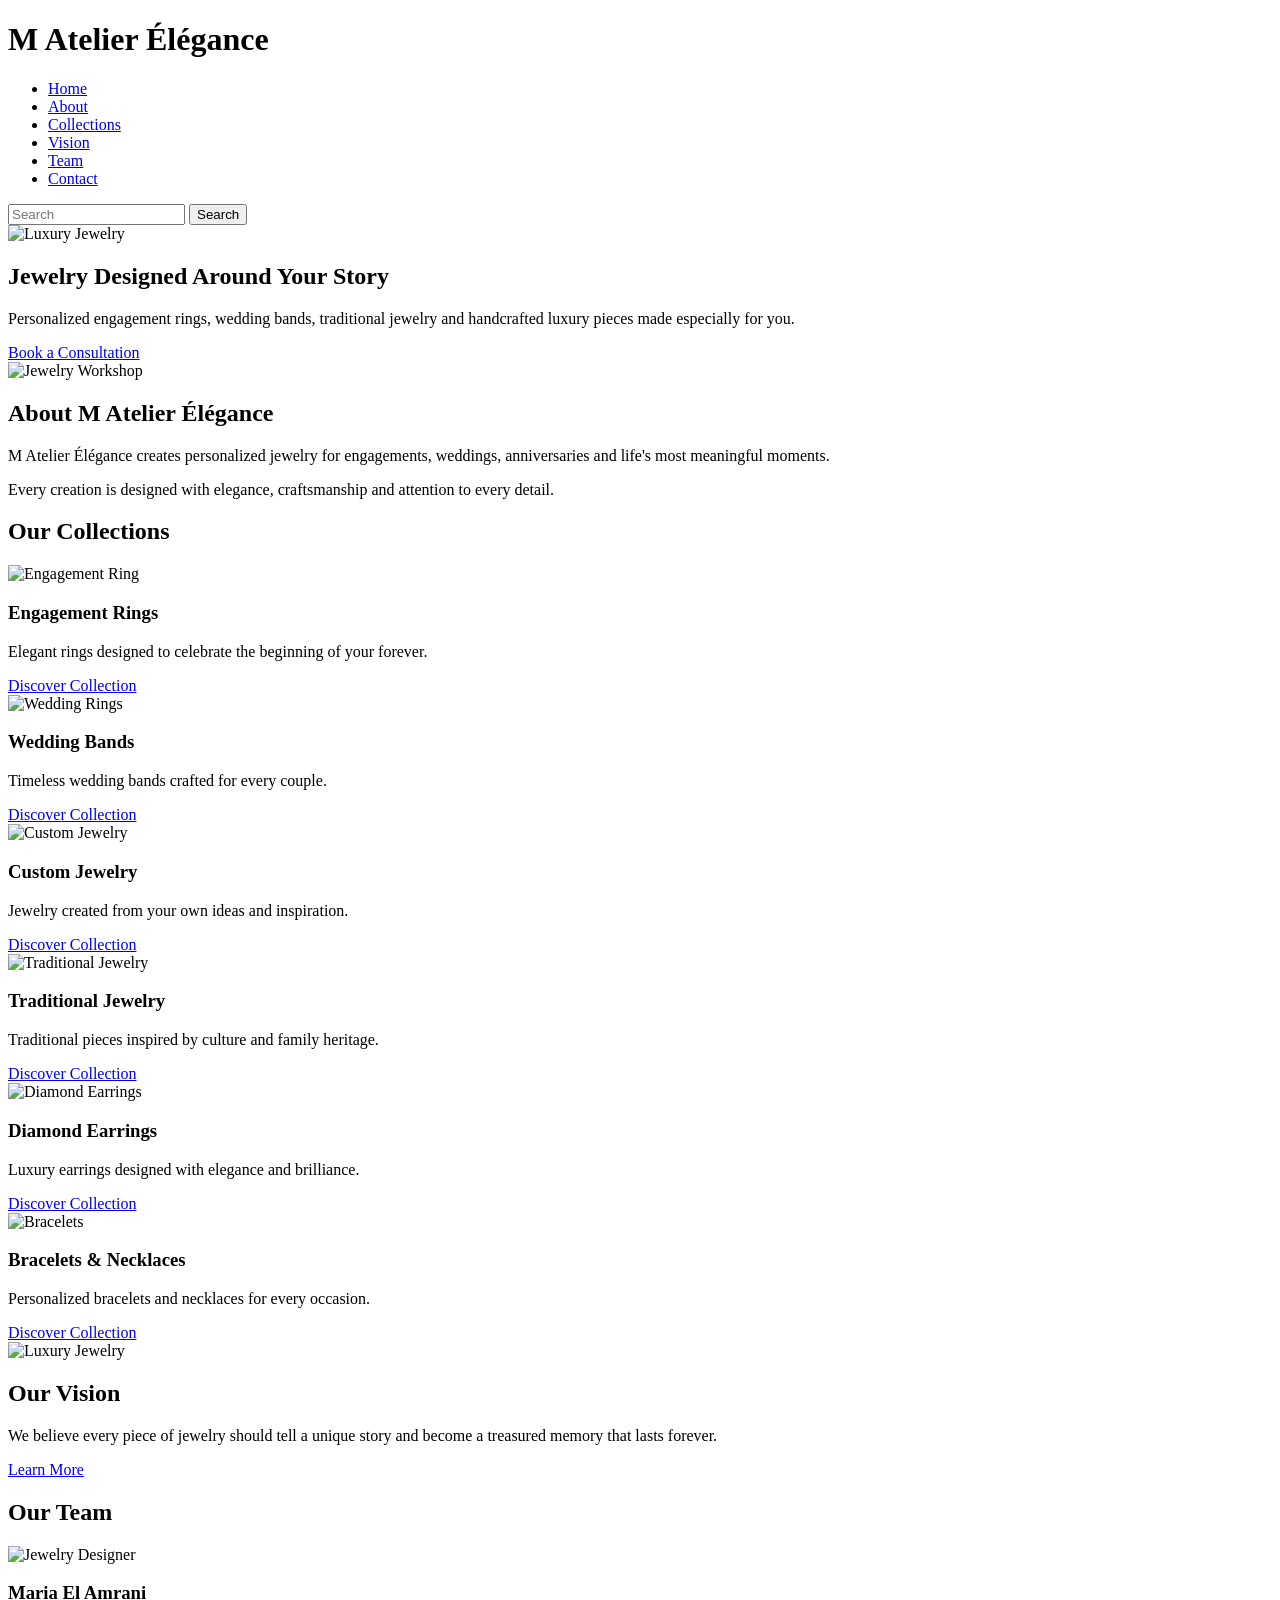
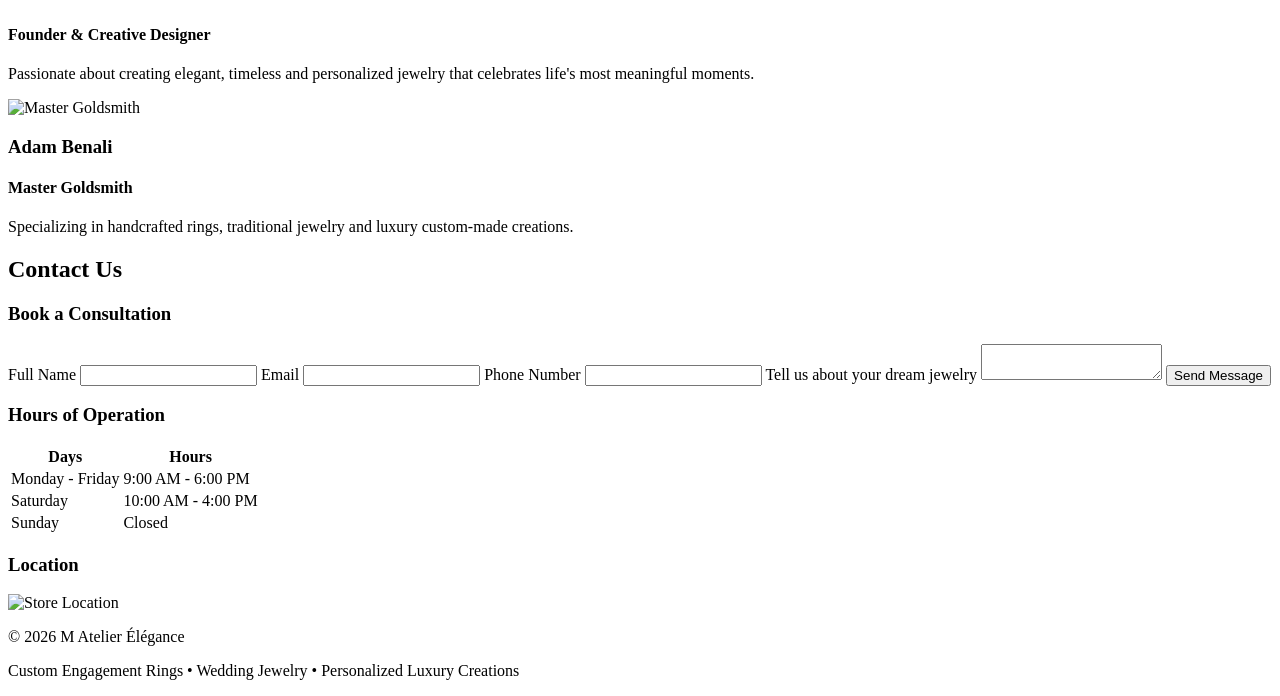
==== final-project/index.html @ 1428ec6b "Final project completed" ====
<!DOCTYPE html>
<html lang="en">

<head>
    <!-- Meta Information -->
    <meta charset="UTF-8">
    <meta name="viewport" content="width=device-width, initial-scale=1.0">

    <!-- Page Title -->
    <title>M Atelier Élégance | Custom Jewelry</title>

    <!-- CSS -->
    <link rel="stylesheet" href="css/style.css">
</head>

<body>

    <!-- ========================= -->
    <!-- HEADER -->
    <!-- ========================= -->

    <header class="site-header">

        <div class="container">

            <!-- Logo -->

            <div class="logo">
                <h1>M Atelier Élégance</h1>
            </div>

            <!-- Navigation -->

            <nav class="main-navigation">

                <ul>

                    <li><a href="#home">Home</a></li>

                    <li><a href="#about">About</a></li>

                    <li><a href="#collections">Collections</a></li>

                    <li><a href="#vision">Vision</a></li>

                    <li><a href="#team">Team</a></li>

                    <li><a href="#contact">Contact</a></li>

                </ul>

            </nav>

            <!-- Search -->

            <form class="search-form">

                <input
                    type="search"
                    name="search"
                    placeholder="Search">

                <button type="submit">
                    Search
                </button>

            </form>

        </div>

    </header>

    <!-- ========================= -->
    <!-- MAIN -->
    <!-- ========================= -->

    <main>

        <!-- Hero Banner -->

        <section id="home" class="hero">

            <img
                src="images/hero-banner.jpg"
                alt="Luxury Jewelry">

            <div class="hero-content">

                <h2>
                    Jewelry Designed Around Your Story
                </h2>

                <p>

                    Personalized engagement rings, wedding bands,
                    traditional jewelry and handcrafted luxury
                    pieces made especially for you.

                </p>

                <a
                    href="#contact"
                    class="hero-button">

                    Book a Consultation

                </a>

            </div>

        </section>

        <!-- About -->

        <section
            id="about"
            class="about-section">

            <div class="about-image">

                <img
                    src="images/about.jpg"
                    alt="Jewelry Workshop">

            </div>

            <article class="about-content">

                <h2>
                    About M Atelier Élégance
                </h2>

                <p>

                    M Atelier Élégance creates
                    personalized jewelry for
                    engagements, weddings,
                    anniversaries and life's
                    most meaningful moments.

                </p>

                <p>

                    Every creation is designed
                    with elegance, craftsmanship
                    and attention to every detail.

                </p>

            </article>

        </section>
                <!-- ========================= -->
        <!-- COLLECTIONS -->
        <!-- ========================= -->

        <section id="collections" class="collections">

            <h2>Our Collections</h2>

            <div class="collection-grid">

                <article class="collection-card">

                    <img src="images/engagement-ring.jpg"
                         alt="Engagement Ring">

                    <h3>Engagement Rings</h3>

                    <p>
                        Elegant rings designed to celebrate
                        the beginning of your forever.
                    </p>

                    <a href="#">
                        Discover Collection
                    </a>

                </article>

                <article class="collection-card">

                    <img src="images/wedding-rings.jpg"
                         alt="Wedding Rings">

                    <h3>Wedding Bands</h3>

                    <p>
                        Timeless wedding bands crafted
                        for every couple.
                    </p>

                    <a href="#">
                        Discover Collection
                    </a>

                </article>

                <article class="collection-card">

                    <img src="images/custom-jewelry.jpg"
                         alt="Custom Jewelry">

                    <h3>Custom Jewelry</h3>

                    <p>
                        Jewelry created from your own
                        ideas and inspiration.
                    </p>

                    <a href="#">
                        Discover Collection
                    </a>

                </article>

                <article class="collection-card">

                    <img src="images/traditional-jewelry.jpg"
                         alt="Traditional Jewelry">

                    <h3>Traditional Jewelry</h3>

                    <p>
                        Traditional pieces inspired
                        by culture and family heritage.
                    </p>

                    <a href="#">
                        Discover Collection
                    </a>

                </article>

                <article class="collection-card">

                    <img src="images/diamond-earrings.jpg"
                         alt="Diamond Earrings">

                    <h3>Diamond Earrings</h3>

                    <p>
                        Luxury earrings designed
                        with elegance and brilliance.
                    </p>

                    <a href="#">
                        Discover Collection
                    </a>

                </article>

                <article class="collection-card">

                    <img src="images/bracelets.jpg"
                         alt="Bracelets">

                    <h3>Bracelets & Necklaces</h3>

                    <p>
                        Personalized bracelets and
                        necklaces for every occasion.
                    </p>

                    <a href="#">
                        Discover Collection
                    </a>

                </article>

            </div>

        </section>

        <!-- ========================= -->
        <!-- OUR VISION -->
        <!-- ========================= -->

        <section id="vision" class="vision">

            <img src="images/vision.jpg"
                 alt="Luxury Jewelry">

            <div class="vision-content">

                <h2>
                    Our Vision
                </h2>

                <p>

                    We believe every piece of jewelry
                    should tell a unique story and
                    become a treasured memory that
                    lasts forever.

                </p>

                <a href="#">
                    Learn More
                </a>

            </div>

        </section>
                <!-- ========================= -->
        <!-- OUR TEAM -->
        <!-- ========================= -->

        <section id="team" class="team-section">

            <h2>Our Team</h2>

            <div class="team-container">

                <article class="team-member">

                    <img src="images/designer.jpg"
                        alt="Jewelry Designer">

                    <div class="team-info">

                        <h3>Maria El Amrani</h3>

                        <h4>Founder & Creative Designer</h4>

                        <p>
                            Passionate about creating elegant,
                            timeless and personalized jewelry
                            that celebrates life's most
                            meaningful moments.
                        </p>

                    </div>

                </article>

                <article class="team-member">

                    <img src="images/goldsmith.jpg"
                        alt="Master Goldsmith">

                    <div class="team-info">

                        <h3>Adam Benali</h3>

                        <h4>Master Goldsmith</h4>

                        <p>
                            Specializing in handcrafted rings,
                            traditional jewelry and luxury
                            custom-made creations.
                        </p>

                    </div>

                </article>

            </div>

        </section>

        <!-- ========================= -->
        <!-- CONTACT -->
        <!-- ========================= -->

        <section id="contact" class="contact-section">

            <h2>Contact Us</h2>

            <div class="contact-container">

                <div class="contact-form">

                    <h3>Book a Consultation</h3>

                    <form>

                        <label for="fullname">Full Name</label>

                        <input
                            type="text"
                            id="fullname"
                            name="fullname">

                        <label for="email">
                            Email
                        </label>

                        <input
                            type="email"
                            id="email"
                            name="email">

                        <label for="phone">
                            Phone Number
                        </label>

                        <input
                            type="tel"
                            id="phone"
                            name="phone">

                        <label for="message">
                            Tell us about your dream jewelry
                        </label>

                        <textarea
                            id="message"
                            name="message">
                        </textarea>

                        <button type="submit">
                            Send Message
                        </button>

                    </form>

                </div>

                <div class="contact-information">

                    <h3>Hours of Operation</h3>

                    <table>

                        <tr>
                            <th>Days</th>
                            <th>Hours</th>
                        </tr>

                        <tr>
                            <td>Monday - Friday</td>
                            <td>9:00 AM - 6:00 PM</td>
                        </tr>

                        <tr>
                            <td>Saturday</td>
                            <td>10:00 AM - 4:00 PM</td>
                        </tr>

                        <tr>
                            <td>Sunday</td>
                            <td>Closed</td>
                        </tr>

                    </table>

                    <h3>Location</h3>

                    <img
                        src="images/map.jpg"
                        alt="Store Location">

                </div>

            </div>

        </section>

    </main>

    <!-- ========================= -->
    <!-- FOOTER -->
    <!-- ========================= -->

    <footer class="site-footer">

        <p>
            &copy; 2026 M Atelier Élégance
        </p>

        <p>
            Custom Engagement Rings • Wedding Jewelry • Personalized Luxury Creations
        </p>

    </footer>

</body>

</html>
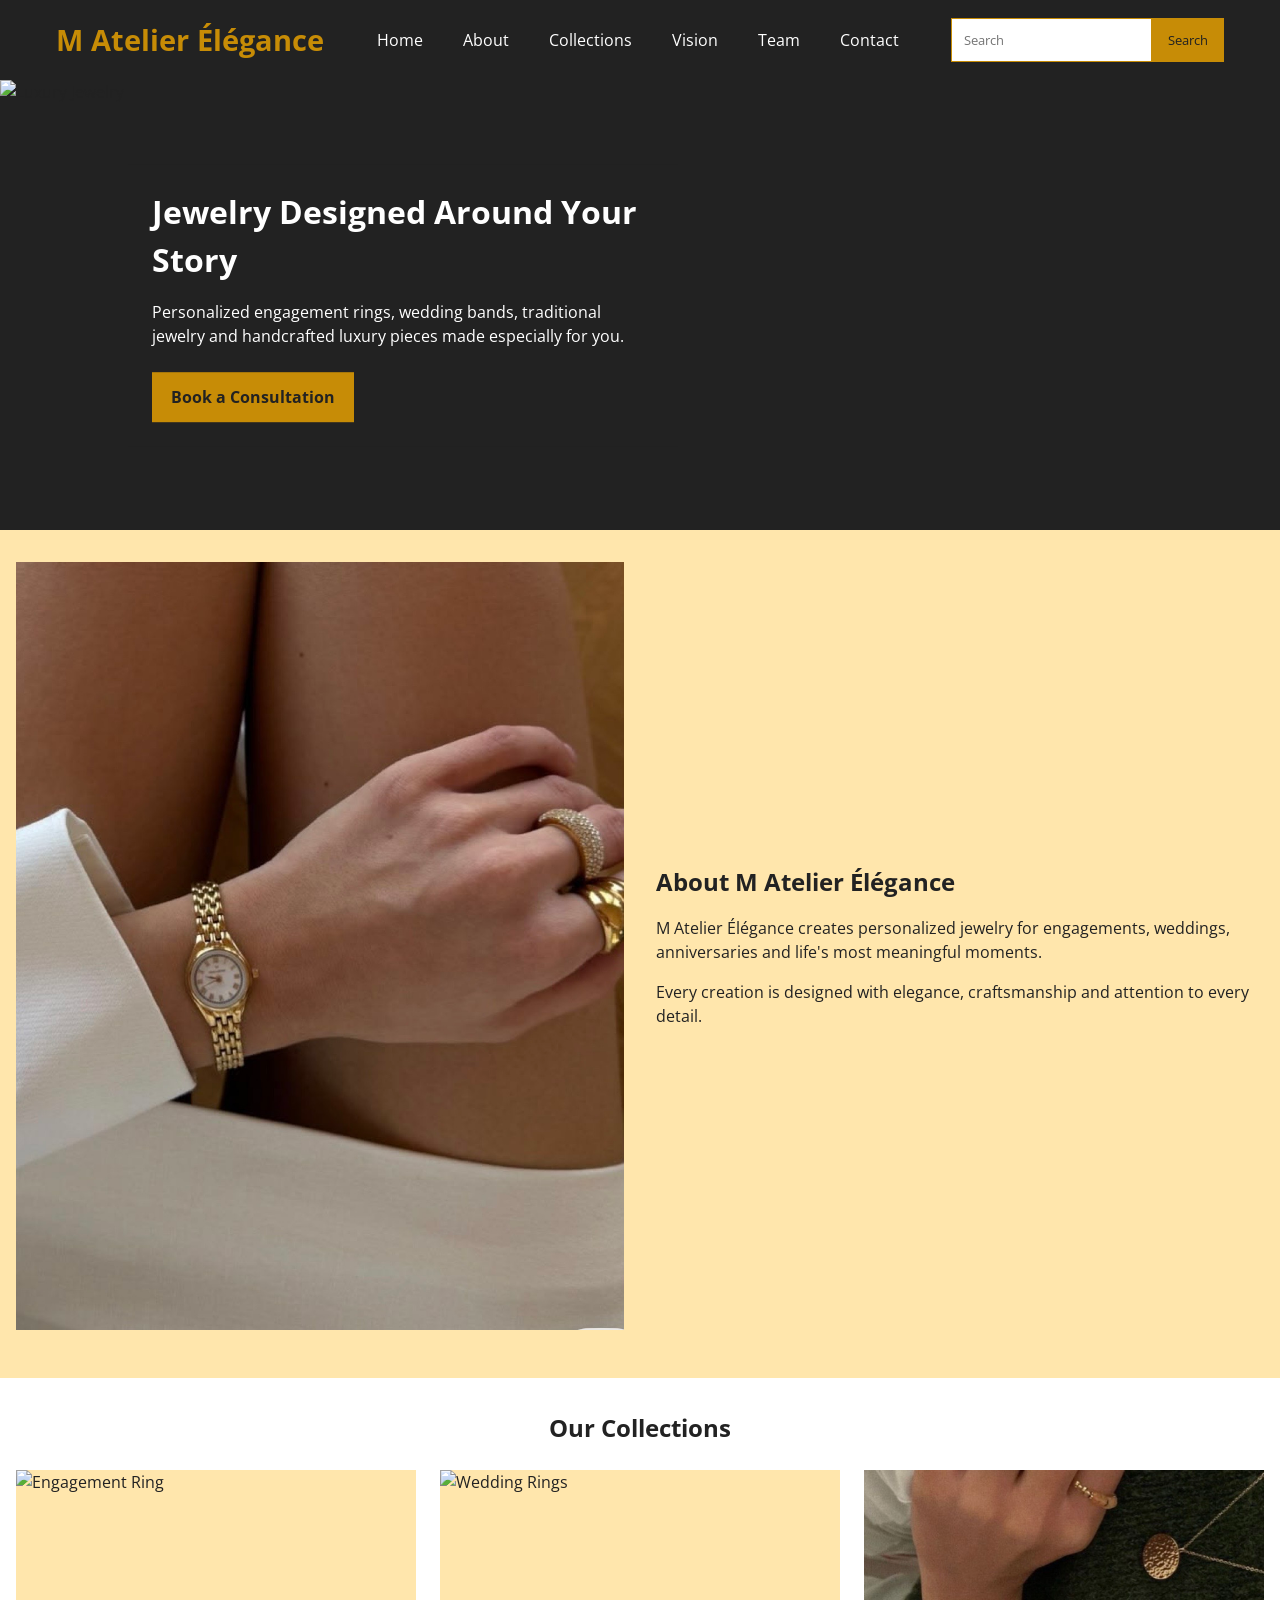
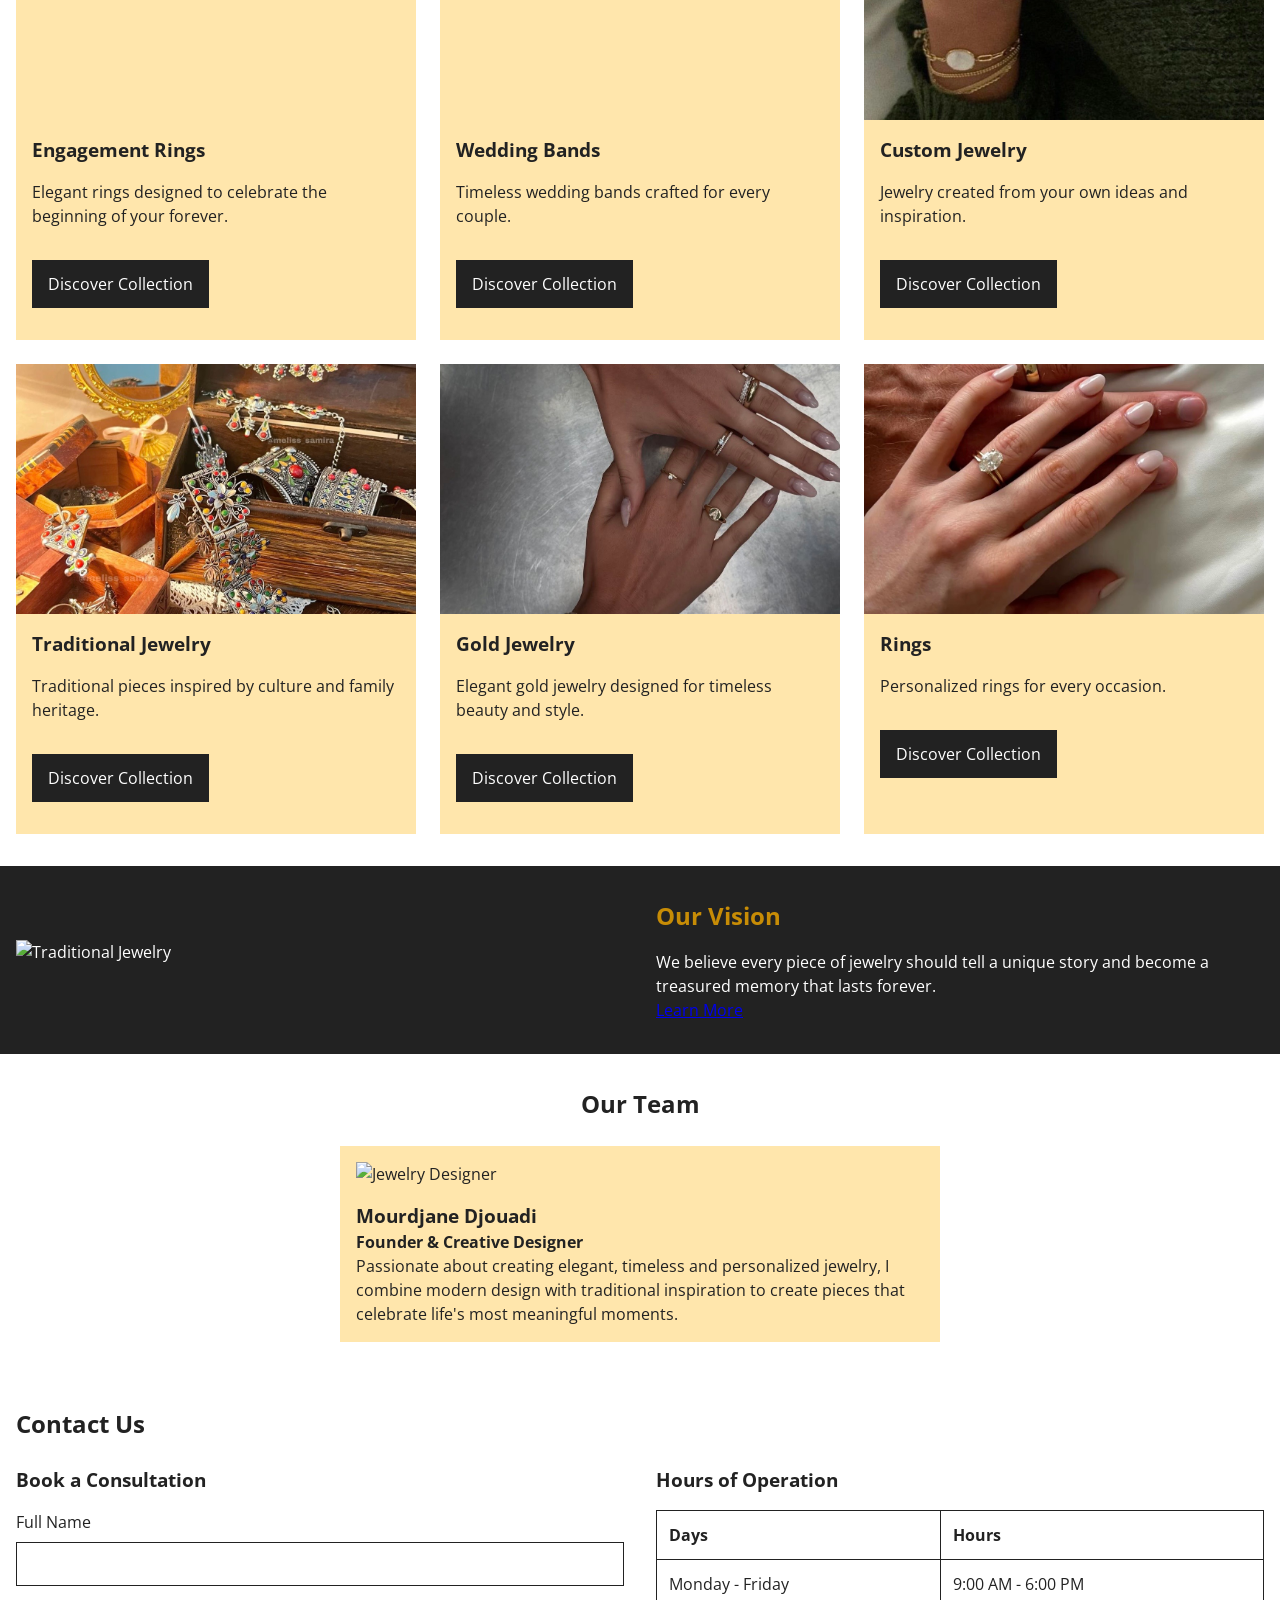
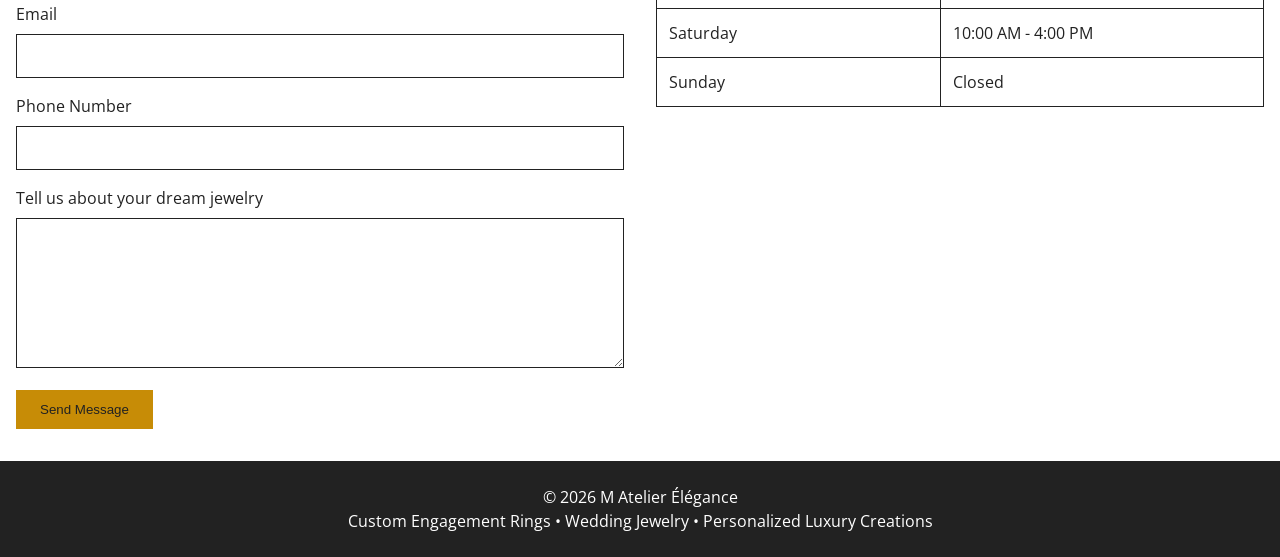
==== commit 56db2439: "complete final project css" ====
--- a/final-project/index.html
+++ b/final-project/index.html
@@ -9,8 +9,13 @@
     <!-- Page Title -->
     <title>M Atelier Élégance | Custom Jewelry</title>
 
-    <!-- CSS -->
-    <link rel="stylesheet" href="css/style.css">
+    <!-- Google Font -->
+<link rel="preconnect" href="https://fonts.googleapis.com">
+<link rel="preconnect" href="https://fonts.gstatic.com" crossorigin>
+<link href="https://fonts.googleapis.com/css2?family=Open+Sans:wght@400;600;700&display=swap" rel="stylesheet">
+
+<!-- CSS -->
+<link rel="stylesheet" href="css/main.css">
 </head>
 
 <body>
@@ -81,7 +86,7 @@
         <section id="home" class="hero">
 
             <img
-                src="images/hero-banner.jpg"
+                src="images/hero-banner.jpeg"
                 alt="Luxury Jewelry">
 
             <div class="hero-content">
@@ -119,7 +124,7 @@
             <div class="about-image">
 
                 <img
-                    src="images/about.jpg"
+                    src="images/about.jpeg"
                     alt="Jewelry Workshop">
 
             </div>
@@ -163,7 +168,7 @@
 
                 <article class="collection-card">
 
-                    <img src="images/engagement-ring.jpg"
+                    <img src="images/engagement-ring.jpeg"
                          alt="Engagement Ring">
 
                     <h3>Engagement Rings</h3>
@@ -181,7 +186,7 @@
 
                 <article class="collection-card">
 
-                    <img src="images/wedding-rings.jpg"
+                    <img src="images/wedding-rings.jpeg"
                          alt="Wedding Rings">
 
                     <h3>Wedding Bands</h3>
@@ -199,7 +204,7 @@
 
                 <article class="collection-card">
 
-                    <img src="images/custom-jewelry.jpg"
+                    <img src="images/modern-jewelry.jpeg"
                          alt="Custom Jewelry">
 
                     <h3>Custom Jewelry</h3>
@@ -217,7 +222,7 @@
 
                 <article class="collection-card">
 
-                    <img src="images/traditional-jewelry.jpg"
+                    <img src="images/traditional-jewelry.jpeg"
                          alt="Traditional Jewelry">
 
                     <h3>Traditional Jewelry</h3>
@@ -235,32 +240,31 @@
 
                 <article class="collection-card">
 
-                    <img src="images/diamond-earrings.jpg"
-                         alt="Diamond Earrings">
-
-                    <h3>Diamond Earrings</h3>
-
-                    <p>
-                        Luxury earrings designed
-                        with elegance and brilliance.
-                    </p>
-
-                    <a href="#">
-                        Discover Collection
-                    </a>
-
-                </article>
-
-                <article class="collection-card">
-
-                    <img src="images/bracelets.jpg"
-                         alt="Bracelets">
-
-                    <h3>Bracelets & Necklaces</h3>
-
-                    <p>
-                        Personalized bracelets and
-                        necklaces for every occasion.
+                    <img src="images/gold-jewelry.jpeg"
+                         alt="Gold Jewelry">
+
+                    <h3>Gold Jewelry</h3>
+
+                    <p>
+                        Elegant gold jewelry designed
+                       for timeless beauty and style.
+                    </p>
+
+                    <a href="#">
+                        Discover Collection
+                    </a>
+
+                </article>
+
+                <article class="collection-card">
+
+                    <img src="images/rings.jpeg"
+                         alt="Rings">
+
+                    <h3>Rings</h3>
+
+                    <p>
+                        Personalized rings for every occasion.
                     </p>
 
                     <a href="#">
@@ -279,8 +283,8 @@
 
         <section id="vision" class="vision">
 
-            <img src="images/vision.jpg"
-                 alt="Luxury Jewelry">
+            <img src="images/traditional-look.jpeg"
+                 alt="Traditional Jewelry">
 
             <div class="vision-content">
 
@@ -316,46 +320,31 @@
 
                 <article class="team-member">
 
-                    <img src="images/designer.jpg"
+                    <img src="images/traditional-detail.jpeg"
                         alt="Jewelry Designer">
 
                     <div class="team-info">
 
-                        <h3>Maria El Amrani</h3>
+                        <h3>Mourdjane Djouadi</h3>
 
                         <h4>Founder & Creative Designer</h4>
 
                         <p>
-                            Passionate about creating elegant,
-                            timeless and personalized jewelry
-                            that celebrates life's most
-                            meaningful moments.
+                            <p>
+                                Passionate about creating elegant,
+                                timeless and personalized jewelry,
+                                I combine modern design with traditional
+                                inspiration to create pieces that celebrate
+                                life's most meaningful moments.
+</p>
                         </p>
 
                     </div>
 
                 </article>
 
-                <article class="team-member">
-
-                    <img src="images/goldsmith.jpg"
-                        alt="Master Goldsmith">
-
-                    <div class="team-info">
-
-                        <h3>Adam Benali</h3>
-
-                        <h4>Master Goldsmith</h4>
-
-                        <p>
-                            Specializing in handcrafted rings,
-                            traditional jewelry and luxury
-                            custom-made creations.
-                        </p>
-
-                    </div>
-
-                </article>
+    
+
 
             </div>
 
@@ -447,11 +436,6 @@
 
                     </table>
 
-                    <h3>Location</h3>
-
-                    <img
-                        src="images/map.jpg"
-                        alt="Store Location">
 
                 </div>
 
--- a/final-project/css/main.css
+++ b/final-project/css/main.css
@@ -0,0 +1,388 @@
+/* ========================================
+   CSS RESET
+======================================== */
+
+* {
+    margin: 0;
+    padding: 0;
+    box-sizing: border-box;
+}
+
+
+/* ========================================
+   GENERAL STYLES - MOBILE FIRST
+======================================== */
+
+body {
+    font-family: "Open Sans", sans-serif;
+    background-color: white;
+    color: #222;
+    line-height: 1.5;
+}
+
+img {
+    max-width: 100%;
+    height: auto;
+    display: block;
+}
+
+.container {
+    width: 100%;
+    max-width: 1200px;
+    margin: 0 auto;
+    padding: 0 1rem;
+}
+/* ========================================
+   HEADER AND NAVIGATION
+======================================== */
+
+.site-header {
+    background-color: #222;
+    padding: 1rem 0;
+}
+
+.logo h1 {
+    color: #c78c06;
+    font-size: 1.8rem;
+    text-align: center;
+    margin-bottom: 1rem;
+}
+
+.main-navigation ul {
+    list-style: none;
+    display: flex;
+    flex-direction: column;
+    align-items: center;
+    gap: 0.5rem;
+}
+
+.main-navigation a {
+    display: block;
+    color: white;
+    text-decoration: none;
+    padding: 0.75rem 1rem;
+}
+
+.main-navigation a:hover,
+.main-navigation a:focus {
+    background-color: #c78c06;
+    color: #222;
+}
+/* ========================================
+   SEARCH FORM
+======================================== */
+
+.search-form {
+    display: flex;
+    margin-top: 1rem;
+}
+
+.search-form input {
+    flex: 1;
+    padding: 0.75rem;
+    border: 1px solid #c78c06;
+    font-family: "Open Sans", sans-serif;
+}
+
+.search-form button {
+    padding: 0.75rem 1rem;
+    background-color: #c78c06;
+    color: #222;
+    border: none;
+    cursor: pointer;
+    font-family: "Open Sans", sans-serif;
+}
+
+
+/* ========================================
+   HERO SECTION
+======================================== */
+
+.hero {
+    position: relative;
+    background-color: #222;
+}
+
+.hero img {
+    width: 100%;
+    height: 450px;
+    object-fit: cover;
+}
+
+.hero-content {
+    background-color: rgba(34, 34, 34, 0.8);
+    color: white;
+    padding: 1.5rem;
+}
+
+.hero-content h2 {
+    font-size: 2rem;
+    margin-bottom: 1rem;
+}
+
+.hero-content p {
+    margin-bottom: 1.5rem;
+}
+
+.hero-button {
+    display: inline-block;
+    background-color: #c78c06;
+    color: #222;
+    padding: 0.8rem 1.2rem;
+    text-decoration: none;
+    font-weight: 700;
+}
+
+.hero-button:hover,
+.hero-button:focus {
+    background-color: #ffe6ac;
+}
+/* ========================================
+   ABOUT SECTION
+======================================== */
+
+.about-section {
+    padding: 2rem 1rem;
+    background-color: #ffe6ac;
+}
+
+.about-image img {
+    width: 100%;
+    margin-bottom: 1rem;
+}
+
+.about-content h2 {
+    margin-bottom: 1rem;
+}
+
+.about-content p {
+    margin-bottom: 1rem;
+}
+
+
+/* ========================================
+   COLLECTIONS
+======================================== */
+
+.collections {
+    padding: 2rem 1rem;
+}
+
+.collections h2 {
+    text-align: center;
+    margin-bottom: 1.5rem;
+}
+
+.collection-grid {
+    display: grid;
+    grid-template-columns: 1fr;
+    gap: 1.5rem;
+}
+
+.collection-card {
+    background-color: #ffe6ac;
+    padding-bottom: 1rem;
+}
+
+.collection-card img {
+    width: 100%;
+    height: 250px;
+    object-fit: cover;
+}
+
+.collection-card h3,
+.collection-card p,
+.collection-card a {
+    margin: 1rem;
+}
+
+.collection-card a {
+    display: inline-block;
+    background-color: #222;
+    color: white;
+    padding: 0.75rem 1rem;
+    text-decoration: none;
+}
+
+
+/* ========================================
+   VISION
+======================================== */
+
+.vision {
+    padding: 2rem 1rem;
+    background-color: #222;
+    color: white;
+}
+
+.vision img {
+    width: 100%;
+    margin-bottom: 1rem;
+}
+
+.vision-content h2 {
+    color: #c78c06;
+    margin-bottom: 1rem;
+}
+
+
+/* ========================================
+   TEAM
+======================================== */
+
+.team-section {
+    padding: 2rem 1rem;
+}
+
+.team-section h2 {
+    text-align: center;
+    margin-bottom: 1.5rem;
+}
+
+.team-member {
+    background-color: #ffe6ac;
+    padding: 1rem;
+}
+
+.team-member img {
+    width: 100%;
+    margin-bottom: 1rem;
+}
+
+
+/* ========================================
+   CONTACT
+======================================== */
+
+.contact-section {
+    padding: 2rem 1rem;
+}
+
+.contact-section h2 {
+    margin-bottom: 1.5rem;
+}
+
+.contact-form label {
+    display: block;
+    margin-top: 1rem;
+    margin-bottom: 0.5rem;
+}
+
+.contact-form input,
+.contact-form textarea {
+    width: 100%;
+    padding: 0.75rem;
+    border: 1px solid #222;
+    font-family: "Open Sans", sans-serif;
+}
+
+.contact-form textarea {
+    min-height: 150px;
+}
+
+.contact-form button {
+    margin-top: 1rem;
+    padding: 0.75rem 1.5rem;
+    background-color: #c78c06;
+    color: #222;
+    border: none;
+    cursor: pointer;
+}
+
+table {
+    width: 100%;
+    border-collapse: collapse;
+    margin-top: 1rem;
+}
+
+th,
+td {
+    border: 1px solid #222;
+    padding: 0.75rem;
+    text-align: left;
+}
+
+
+/* ========================================
+   FOOTER
+======================================== */
+
+.site-footer {
+    background-color: #222;
+    color: white;
+    text-align: center;
+    padding: 1.5rem 1rem;
+}
+
+
+/* ========================================
+   DESKTOP - 760PX AND ABOVE
+======================================== */
+
+@media (min-width: 760px) {
+
+    .site-header .container {
+        display: flex;
+        align-items: center;
+        justify-content: space-between;
+        gap: 1rem;
+    }
+
+    .logo h1 {
+        margin-bottom: 0;
+        text-align: left;
+    }
+
+    .main-navigation ul {
+        flex-direction: row;
+    }
+
+    .search-form {
+        margin-top: 0;
+    }
+
+    .hero {
+        position: relative;
+    }
+
+    .hero-content {
+        position: absolute;
+        left: 10%;
+        top: 50%;
+        transform: translateY(-50%);
+        max-width: 550px;
+    }
+
+    .about-section {
+        display: grid;
+        grid-template-columns: 1fr 1fr;
+        gap: 2rem;
+        align-items: center;
+    }
+
+    .collection-grid {
+        grid-template-columns: repeat(3, 1fr);
+    }
+
+    .vision {
+        display: grid;
+        grid-template-columns: 1fr 1fr;
+        gap: 2rem;
+        align-items: center;
+    }
+
+    .team-container {
+        display: flex;
+        justify-content: center;
+    }
+
+    .team-member {
+        max-width: 600px;
+    }
+
+    .contact-container {
+        display: grid;
+        grid-template-columns: 1fr 1fr;
+        gap: 2rem;
+    }
+}
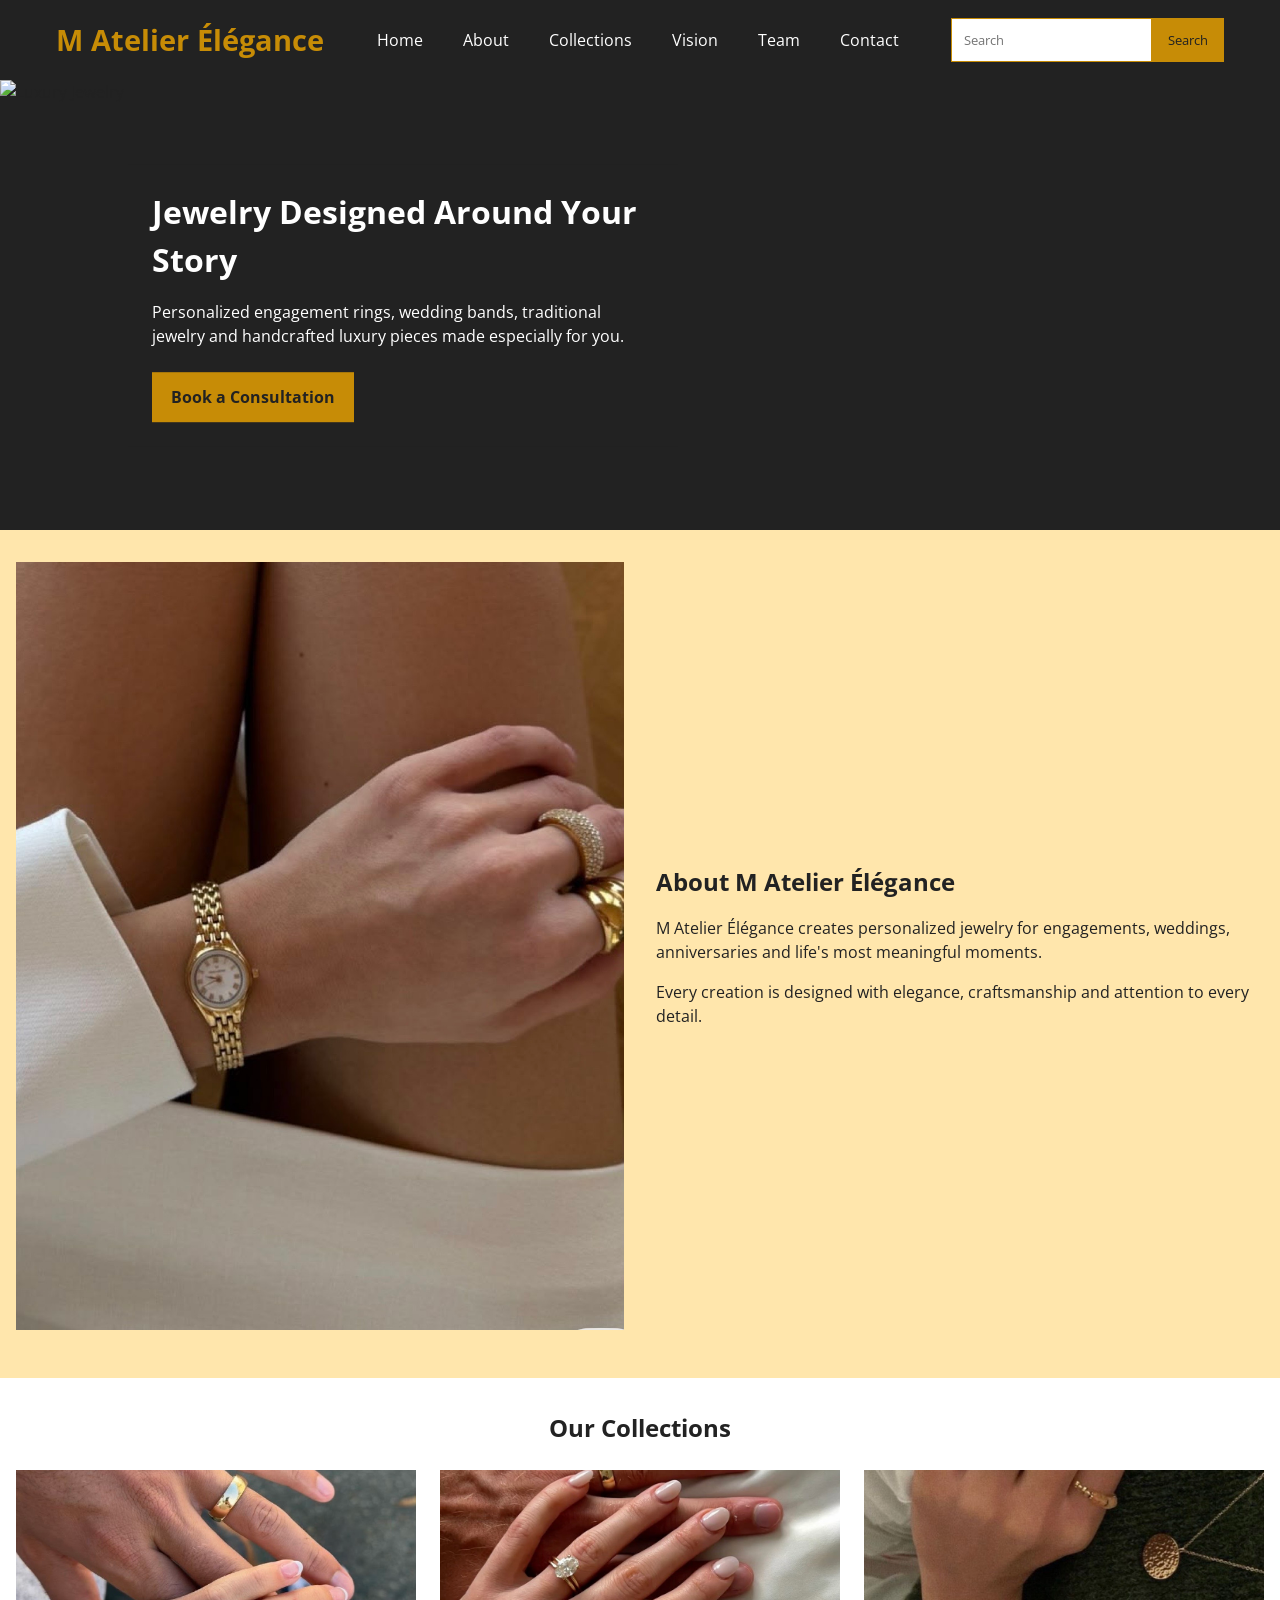
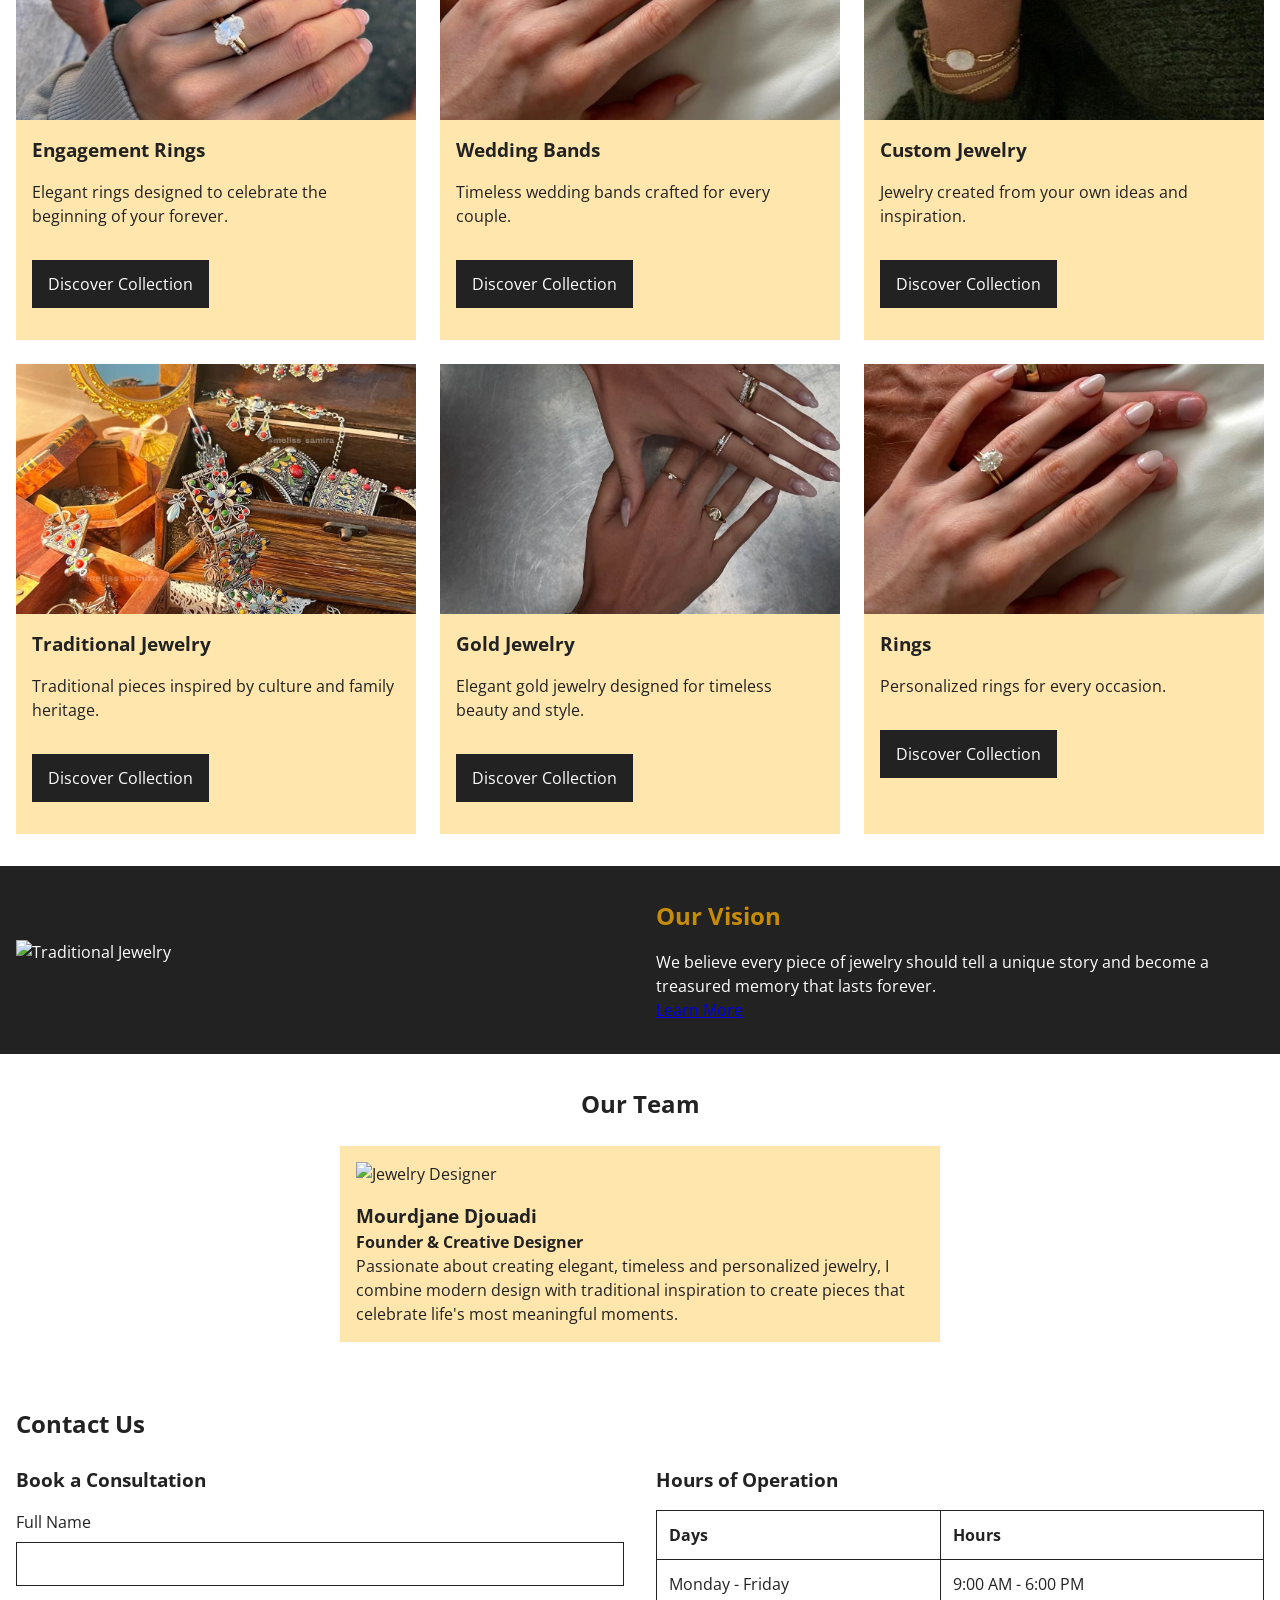
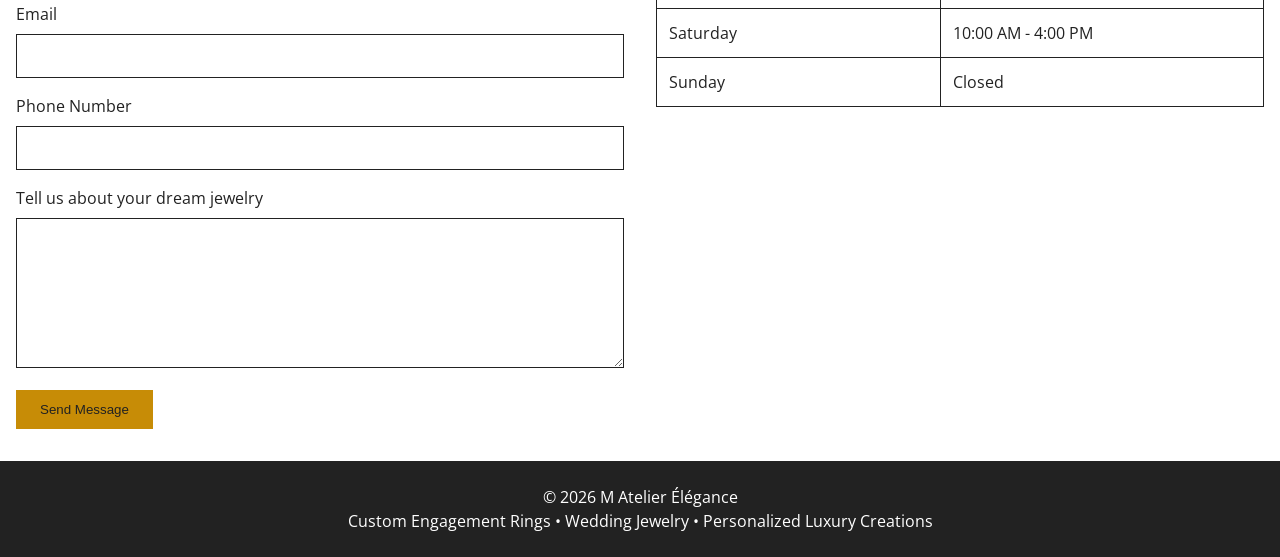
==== commit 35d67db4: "final projet" ====
--- a/final-project/index.html
+++ b/final-project/index.html
@@ -168,7 +168,7 @@
 
                 <article class="collection-card">
 
-                    <img src="images/engagement-ring.jpeg"
+                    <img src="images/engagement.jpeg"
                          alt="Engagement Ring">
 
                     <h3>Engagement Rings</h3>
@@ -186,7 +186,7 @@
 
                 <article class="collection-card">
 
-                    <img src="images/wedding-rings.jpeg"
+                    <img src="images/wedding.jpeg"
                          alt="Wedding Rings">
 
                     <h3>Wedding Bands</h3>
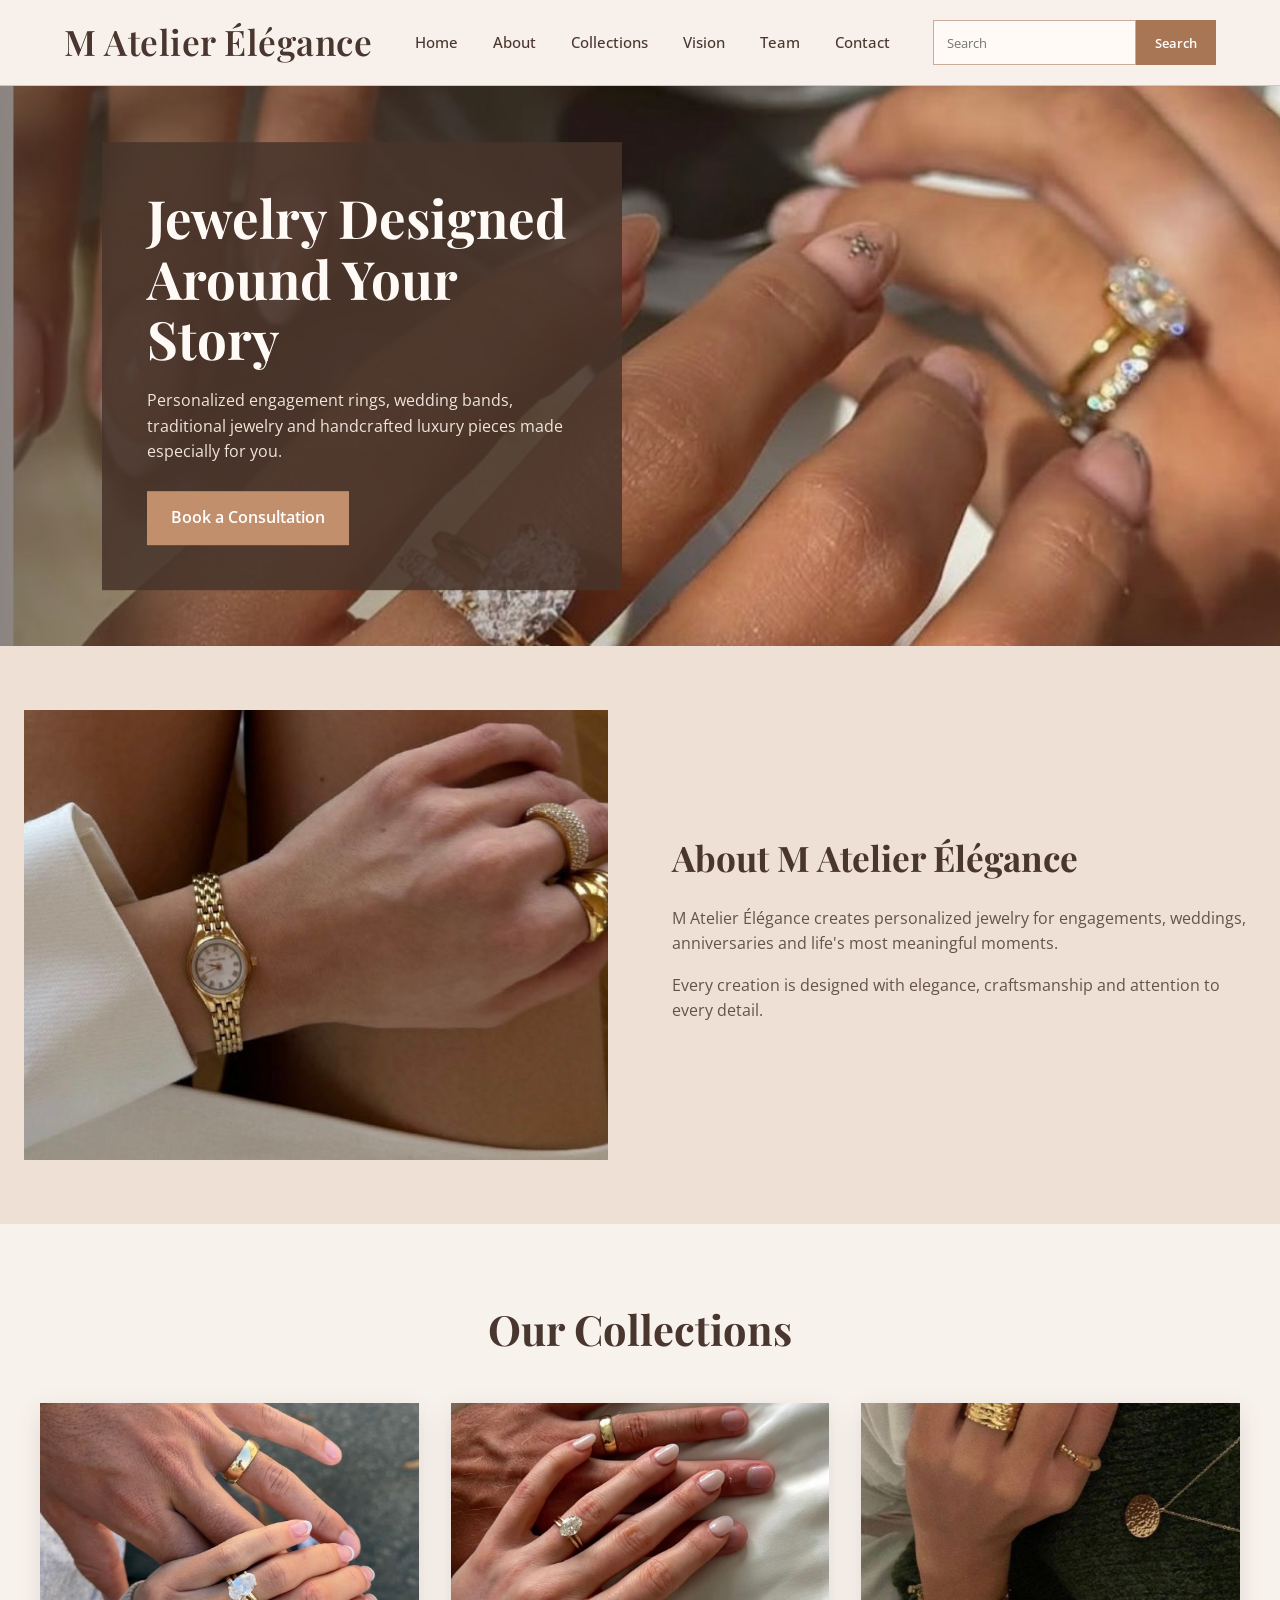
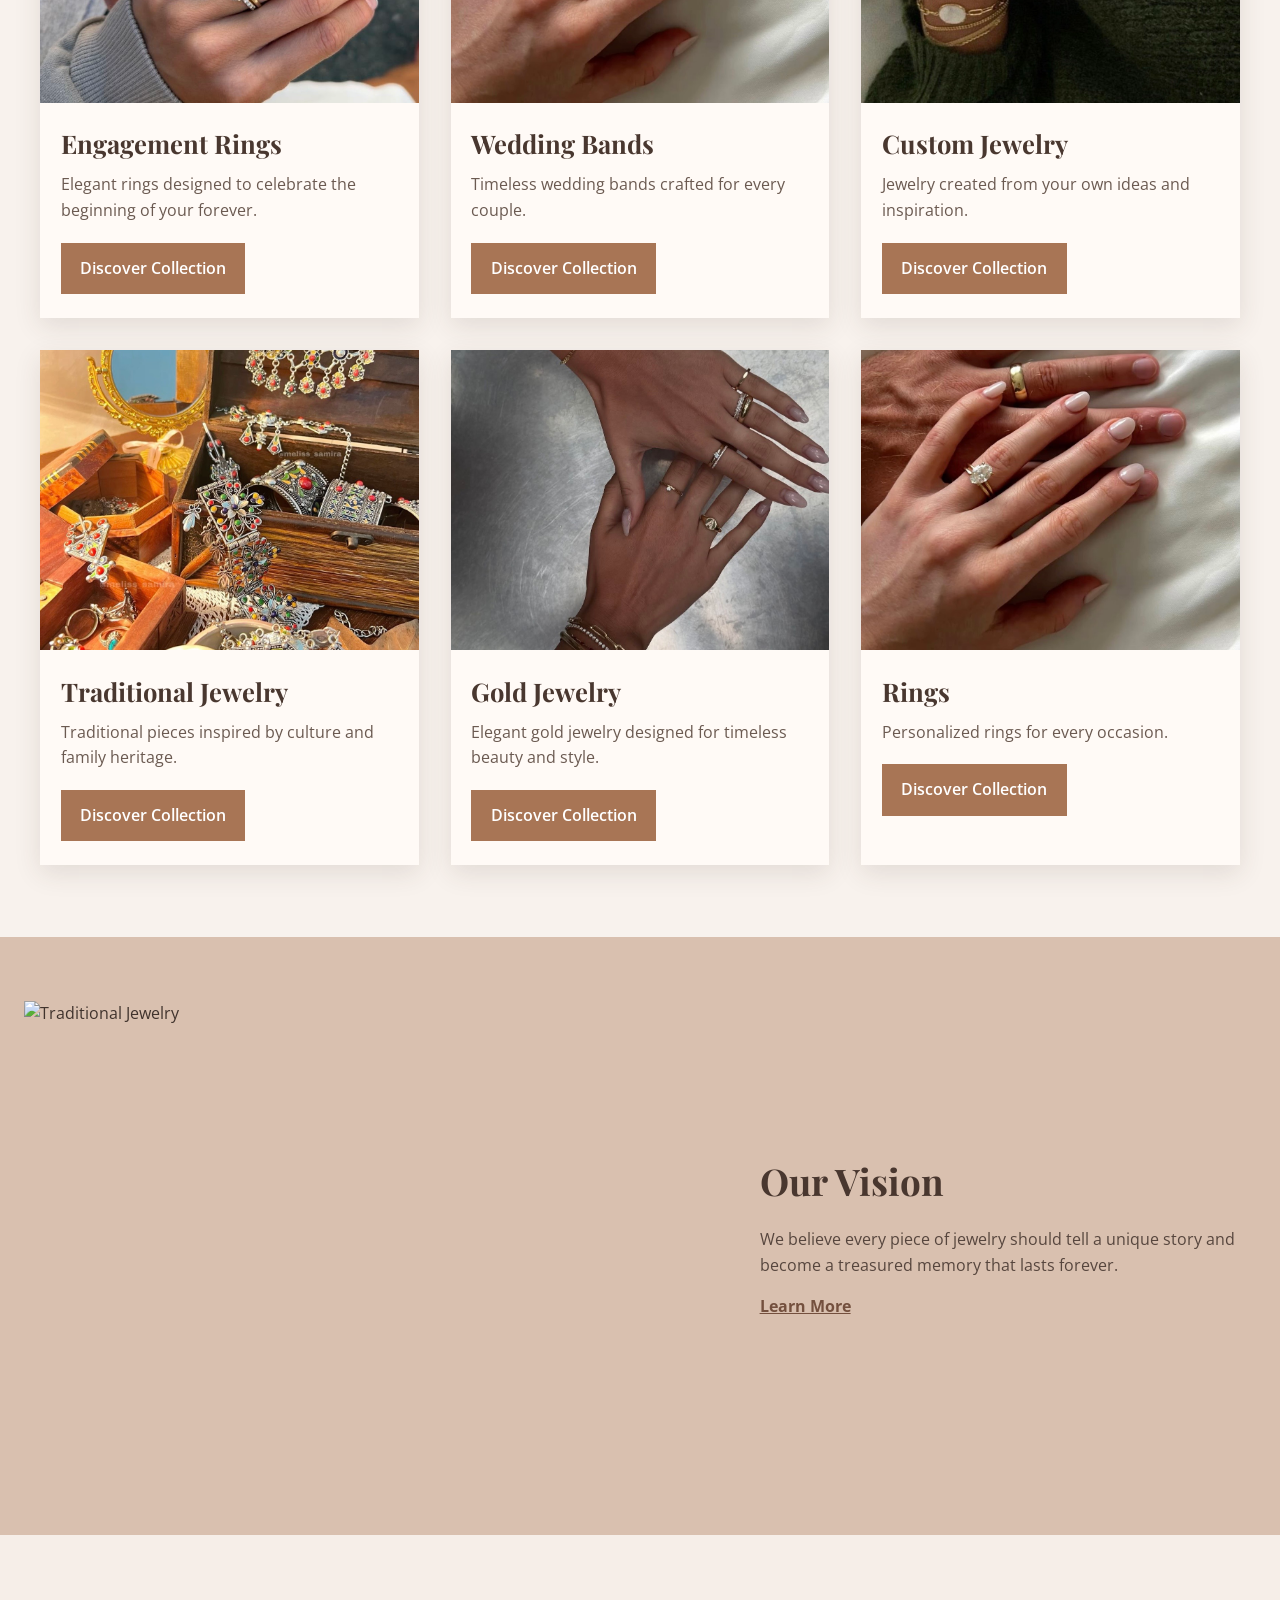
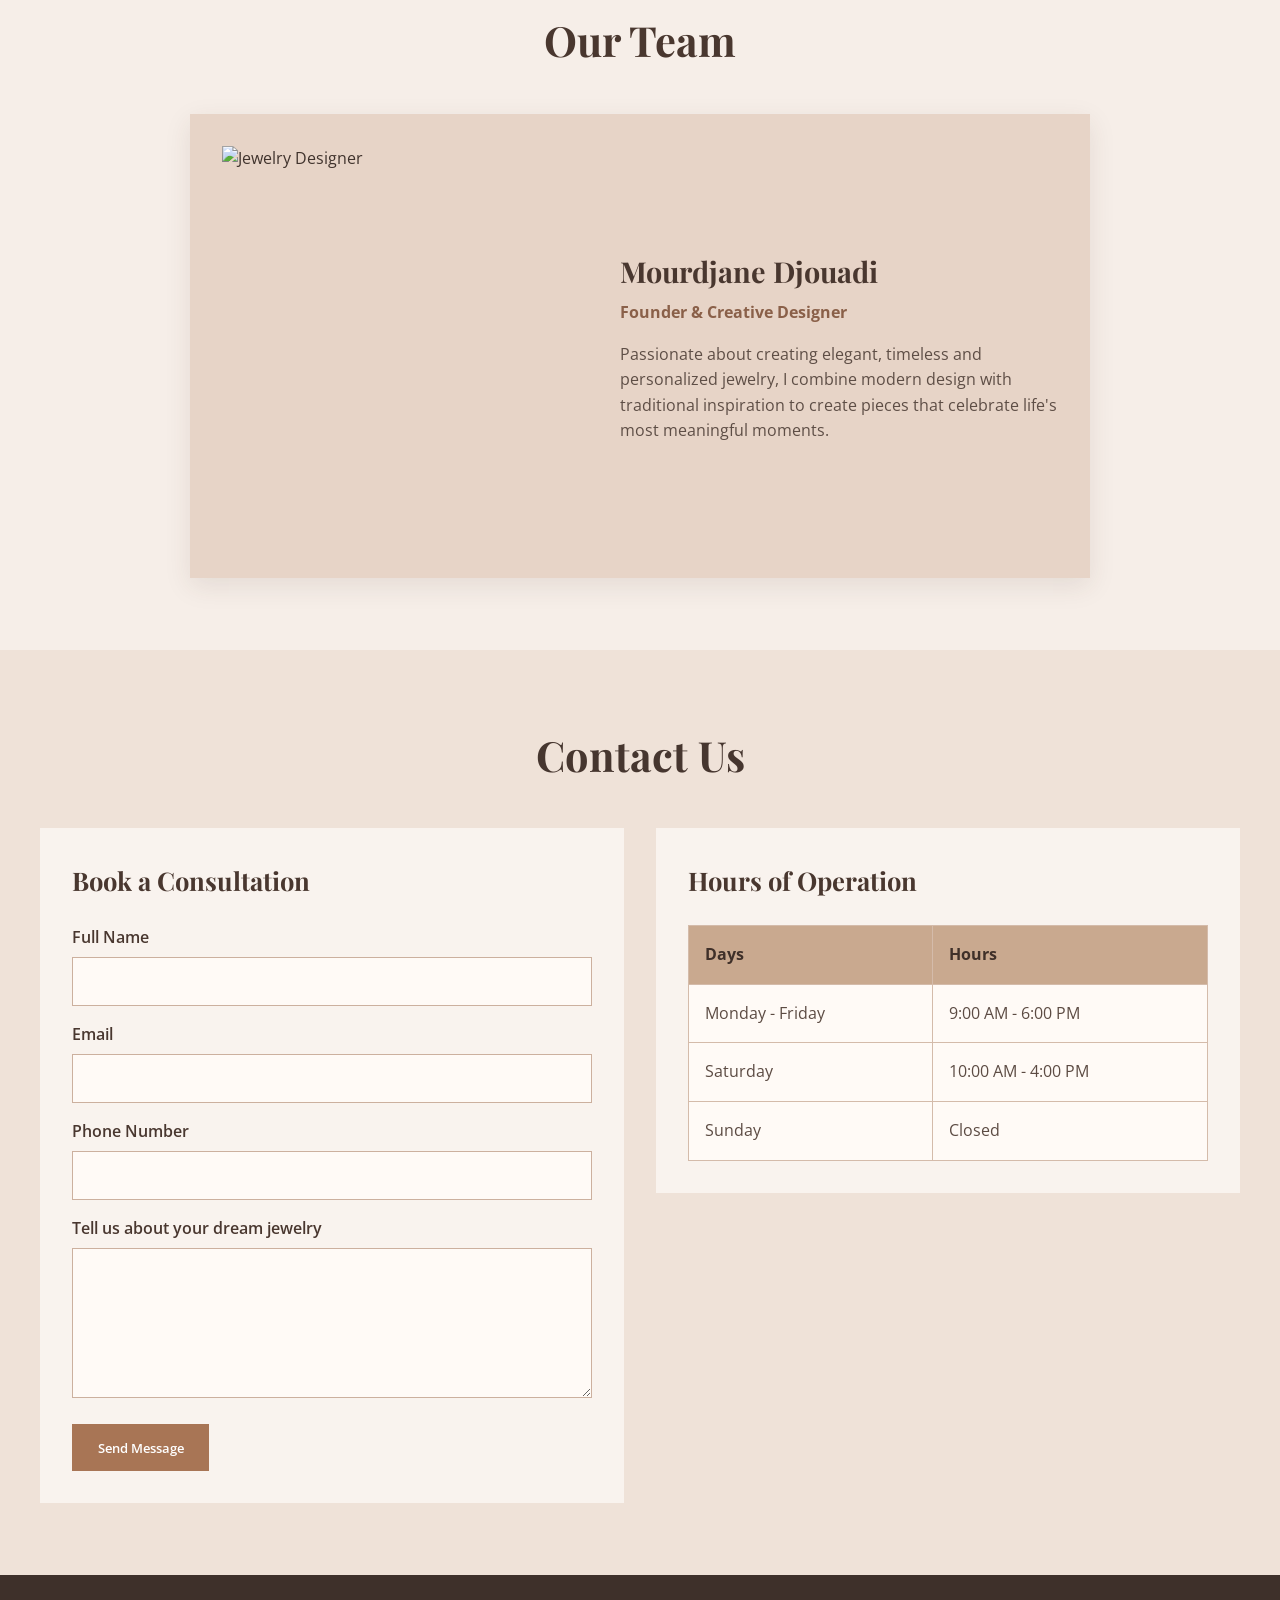
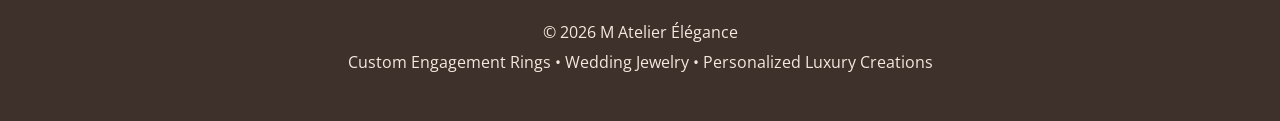
==== commit 62ac6aaf: "modifieer le websed" ====
--- a/final-project/index.html
+++ b/final-project/index.html
@@ -86,7 +86,7 @@
         <section id="home" class="hero">
 
             <img
-                src="images/hero-banner.jpeg"
+                src="images/bijoux_luxe.jpeg"
                 alt="Luxury Jewelry">
 
             <div class="hero-content">
--- a/final-project/css/main.css
+++ b/final-project/css/main.css
@@ -1,3 +1,10 @@
+/* ========================================
+   GOOGLE FONTS
+======================================== */
+
+@import url('https://fonts.googleapis.com/css2?family=Open+Sans:wght@400;500;600;700&family=Playfair+Display:wght@500;600;700&display=swap');
+
+
 /* ========================================
    CSS RESET
 ======================================== */
@@ -13,11 +20,26 @@
    GENERAL STYLES - MOBILE FIRST
 ======================================== */
 
+html {
+    scroll-behavior: smooth;
+}
+
 body {
     font-family: "Open Sans", sans-serif;
-    background-color: white;
-    color: #222;
-    line-height: 1.5;
+    background-color: #f6efe9;
+    color: #40332d;
+    line-height: 1.6;
+}
+
+h1,
+h2,
+h3 {
+    font-family: "Playfair Display", serif;
+    color: #46362f;
+}
+
+p {
+    color: #66554d;
 }
 
 img {
@@ -30,46 +52,62 @@
     width: 100%;
     max-width: 1200px;
     margin: 0 auto;
-    padding: 0 1rem;
-}
-/* ========================================
-   HEADER AND NAVIGATION
+    padding: 0 1.5rem;
+}
+
+
+/* ========================================
+   HEADER
 ======================================== */
 
 .site-header {
-    background-color: #222;
-    padding: 1rem 0;
+    background-color: #f8f1eb;
+    border-bottom: 1px solid #d9c3b4;
+    padding: 1.2rem 0;
 }
 
 .logo h1 {
-    color: #c78c06;
-    font-size: 1.8rem;
+    font-family: "Playfair Display", serif;
+    color: #49372f;
+    font-size: 2.4rem;
+    font-weight: 600;
+    line-height: 1.1;
     text-align: center;
+    letter-spacing: 0.5px;
     margin-bottom: 1rem;
 }
+
+
+/* ========================================
+   NAVIGATION
+======================================== */
 
 .main-navigation ul {
     list-style: none;
     display: flex;
     flex-direction: column;
     align-items: center;
-    gap: 0.5rem;
+    gap: 0.25rem;
 }
 
 .main-navigation a {
     display: block;
-    color: white;
+    color: #49372f;
     text-decoration: none;
-    padding: 0.75rem 1rem;
+    padding: 0.7rem 0.9rem;
+    font-size: 0.95rem;
+    font-weight: 500;
+    transition: 0.3s ease;
 }
 
 .main-navigation a:hover,
 .main-navigation a:focus {
-    background-color: #c78c06;
-    color: #222;
-}
-/* ========================================
-   SEARCH FORM
+    color: #a87555;
+}
+
+
+/* ========================================
+   SEARCH
 ======================================== */
 
 .search-form {
@@ -79,129 +117,186 @@
 
 .search-form input {
     flex: 1;
-    padding: 0.75rem;
-    border: 1px solid #c78c06;
+    padding: 0.8rem;
+    border: 1px solid #c9ad9a;
+    background-color: #fffaf6;
+    color: #40332d;
     font-family: "Open Sans", sans-serif;
 }
 
+.search-form input:focus {
+    outline: none;
+    border-color: #a87555;
+}
+
 .search-form button {
-    padding: 0.75rem 1rem;
-    background-color: #c78c06;
-    color: #222;
+    padding: 0.8rem 1.2rem;
     border: none;
+    background-color: #a87555;
+    color: white;
     cursor: pointer;
     font-family: "Open Sans", sans-serif;
-}
-
-
-/* ========================================
-   HERO SECTION
+    font-weight: 600;
+    transition: 0.3s ease;
+}
+
+.search-form button:hover,
+.search-form button:focus {
+    background-color: #74503e;
+}
+
+
+/* ========================================
+   HERO
 ======================================== */
 
 .hero {
     position: relative;
-    background-color: #222;
+    background-color: #b99379;
+    min-height: 480px;
+    overflow: hidden;
 }
 
 .hero img {
     width: 100%;
-    height: 450px;
+    height: 480px;
     object-fit: cover;
 }
 
 .hero-content {
-    background-color: rgba(34, 34, 34, 0.8);
+    background-color: #59453b;
     color: white;
-    padding: 1.5rem;
+    padding: 2rem;
 }
 
 .hero-content h2 {
-    font-size: 2rem;
-    margin-bottom: 1rem;
+    color: #fffaf6;
+    font-size: 2.5rem;
+    line-height: 1.15;
+    margin-bottom: 1.2rem;
 }
 
 .hero-content p {
-    margin-bottom: 1.5rem;
+    color: #f0e4dc;
+    max-width: 520px;
+    margin-bottom: 1.6rem;
 }
 
 .hero-button {
     display: inline-block;
-    background-color: #c78c06;
-    color: #222;
-    padding: 0.8rem 1.2rem;
+    background-color: #c28f6d;
+    color: white;
+    padding: 0.9rem 1.5rem;
     text-decoration: none;
-    font-weight: 700;
+    font-weight: 600;
+    transition: 0.3s ease;
 }
 
 .hero-button:hover,
 .hero-button:focus {
-    background-color: #ffe6ac;
-}
-/* ========================================
-   ABOUT SECTION
+    background-color: #8e6048;
+}
+
+
+/* ========================================
+   ABOUT
 ======================================== */
 
 .about-section {
-    padding: 2rem 1rem;
-    background-color: #ffe6ac;
+    padding: 4rem 1.5rem;
+    background-color: #eee0d5;
 }
 
 .about-image img {
     width: 100%;
+    min-height: 350px;
+    object-fit: cover;
+    margin-bottom: 2rem;
+}
+
+.about-content {
+    max-width: 600px;
+}
+
+.about-content h2 {
+    font-size: 2.2rem;
+    color: #49372f;
+    margin-bottom: 1.2rem;
+}
+
+.about-content p {
+    color: #64534a;
     margin-bottom: 1rem;
 }
 
-.about-content h2 {
-    margin-bottom: 1rem;
-}
-
-.about-content p {
-    margin-bottom: 1rem;
-}
-
 
 /* ========================================
    COLLECTIONS
 ======================================== */
 
 .collections {
-    padding: 2rem 1rem;
+    padding: 4.5rem 1.5rem;
+    background-color: #f8f2ed;
 }
 
 .collections h2 {
     text-align: center;
-    margin-bottom: 1.5rem;
+    font-size: 2.6rem;
+    color: #49372f;
+    margin-bottom: 2.5rem;
 }
 
 .collection-grid {
     display: grid;
     grid-template-columns: 1fr;
-    gap: 1.5rem;
+    gap: 2rem;
+    max-width: 1200px;
+    margin: 0 auto;
 }
 
 .collection-card {
-    background-color: #ffe6ac;
-    padding-bottom: 1rem;
+    background-color: #fffaf6;
+    box-shadow: 0 8px 25px rgba(69, 49, 40, 0.12);
+    overflow: hidden;
+    transition: transform 0.3s ease, box-shadow 0.3s ease;
+}
+
+.collection-card:hover {
+    transform: translateY(-6px);
+    box-shadow: 0 12px 30px rgba(69, 49, 40, 0.18);
 }
 
 .collection-card img {
     width: 100%;
-    height: 250px;
+    height: 300px;
     object-fit: cover;
 }
 
-.collection-card h3,
-.collection-card p,
-.collection-card a {
-    margin: 1rem;
+.collection-card h3 {
+    font-size: 1.6rem;
+    color: #49372f;
+    margin: 1.3rem 1.3rem 0.5rem;
+}
+
+.collection-card p {
+    color: #6b5a51;
+    margin: 0 1.3rem 1.2rem;
 }
 
 .collection-card a {
     display: inline-block;
-    background-color: #222;
+    margin: 0 1.3rem 1.5rem;
+    padding: 0.8rem 1.2rem;
+    background-color: #a87555;
     color: white;
-    padding: 0.75rem 1rem;
     text-decoration: none;
+    font-weight: 600;
+    transition: 0.3s ease;
+}
+
+.collection-card a:hover,
+.collection-card a:focus {
+    background-color: #74503e;
 }
 
 
@@ -210,84 +305,174 @@
 ======================================== */
 
 .vision {
-    padding: 2rem 1rem;
-    background-color: #222;
-    color: white;
+    padding: 4rem 1.5rem;
+    background-color: #d9c0af;
 }
 
 .vision img {
     width: 100%;
+    height: 400px;
+    object-fit: cover;
+    margin-bottom: 2rem;
+}
+
+.vision-content {
+    max-width: 600px;
+}
+
+.vision-content h2 {
+    font-size: 2.3rem;
+    color: #49372f;
     margin-bottom: 1rem;
 }
 
-.vision-content h2 {
-    color: #c78c06;
+.vision-content p {
+    color: #57463e;
     margin-bottom: 1rem;
 }
 
+.vision-content a {
+    color: #74503e;
+    font-weight: 700;
+    text-decoration: underline;
+}
+
 
 /* ========================================
    TEAM
 ======================================== */
 
 .team-section {
-    padding: 2rem 1rem;
+    padding: 4.5rem 1.5rem;
+    background-color: #f6eee8;
 }
 
 .team-section h2 {
     text-align: center;
+    color: #49372f;
+    font-size: 2.6rem;
+    margin-bottom: 2.5rem;
+}
+
+.team-container {
+    max-width: 900px;
+    margin: 0 auto;
+}
+
+.team-member {
+    background-color: #e7d4c7;
+    padding: 1.5rem;
+    box-shadow: 0 8px 25px rgba(69, 49, 40, 0.10);
+}
+
+.team-member img {
+    width: 100%;
+    height: 350px;
+    object-fit: cover;
     margin-bottom: 1.5rem;
 }
 
-.team-member {
-    background-color: #ffe6ac;
-    padding: 1rem;
-}
-
-.team-member img {
-    width: 100%;
+.team-member h3 {
+    color: #49372f;
+    font-size: 1.8rem;
+    margin-bottom: 0.4rem;
+}
+
+.team-member h4 {
+    color: #8a6049;
+    font-size: 1rem;
     margin-bottom: 1rem;
 }
 
+.team-member p {
+    color: #5e4e46;
+}
+
 
 /* ========================================
    CONTACT
 ======================================== */
 
 .contact-section {
-    padding: 2rem 1rem;
-}
-
-.contact-section h2 {
+    padding: 4.5rem 1.5rem;
+    background-color: #efe2d8;
+}
+
+.contact-section > h2 {
+    text-align: center;
+    font-size: 2.6rem;
+    margin-bottom: 2.5rem;
+}
+
+.contact-container {
+    max-width: 1200px;
+    margin: 0 auto;
+}
+
+.contact-form,
+.contact-information {
+    background-color: #f9f3ee;
+    padding: 2rem;
+}
+
+.contact-form h3,
+.contact-information h3 {
+    font-size: 1.6rem;
+    color: #49372f;
     margin-bottom: 1.5rem;
 }
 
 .contact-form label {
     display: block;
+    color: #49372f;
     margin-top: 1rem;
-    margin-bottom: 0.5rem;
+    margin-bottom: 0.4rem;
+    font-weight: 600;
 }
 
 .contact-form input,
 .contact-form textarea {
     width: 100%;
-    padding: 0.75rem;
-    border: 1px solid #222;
+    padding: 0.9rem;
+    border: 1px solid #ccb09e;
+    background-color: #fffaf6;
+    color: #40332d;
     font-family: "Open Sans", sans-serif;
+}
+
+.contact-form input:focus,
+.contact-form textarea:focus {
+    outline: none;
+    border-color: #a87555;
+    box-shadow: 0 0 0 2px rgba(168, 117, 85, 0.12);
 }
 
 .contact-form textarea {
     min-height: 150px;
+    resize: vertical;
 }
 
 .contact-form button {
-    margin-top: 1rem;
-    padding: 0.75rem 1.5rem;
-    background-color: #c78c06;
-    color: #222;
+    margin-top: 1.2rem;
+    padding: 0.9rem 1.6rem;
     border: none;
+    background-color: #a87555;
+    color: white;
     cursor: pointer;
-}
+    font-family: "Open Sans", sans-serif;
+    font-weight: 600;
+    transition: 0.3s ease;
+}
+
+.contact-form button:hover,
+.contact-form button:focus {
+    background-color: #74503e;
+}
+
+
+/* ========================================
+   TABLE
+======================================== */
 
 table {
     width: 100%;
@@ -297,9 +482,19 @@
 
 th,
 td {
-    border: 1px solid #222;
-    padding: 0.75rem;
+    padding: 1rem;
     text-align: left;
+    border: 1px solid #d4bbaa;
+}
+
+th {
+    background-color: #c9a98f;
+    color: #3f3029;
+}
+
+td {
+    background-color: #fffaf6;
+    color: #5c4b43;
 }
 
 
@@ -308,10 +503,25 @@
 ======================================== */
 
 .site-footer {
-    background-color: #222;
+    background-color: #3e302a;
+    color: #f4e8df;
+    text-align: center;
+    padding: 2.5rem 1rem;
+}
+
+.site-footer p {
+    color: #f4e8df;
+    margin: 0.3rem 0;
+}
+
+.site-footer a {
+    color: #d6ab8d;
+    text-decoration: none;
+}
+
+.site-footer a:hover,
+.site-footer a:focus {
     color: white;
-    text-align: center;
-    padding: 1.5rem 1rem;
 }
 
 
@@ -325,39 +535,76 @@
         display: flex;
         align-items: center;
         justify-content: space-between;
-        gap: 1rem;
+        gap: 1.5rem;
+    }
+
+    .logo {
+        flex-shrink: 0;
     }
 
     .logo h1 {
         margin-bottom: 0;
         text-align: left;
+        font-size: 2.2rem;
     }
 
     .main-navigation ul {
         flex-direction: row;
+        gap: 0.4rem;
     }
 
     .search-form {
         margin-top: 0;
+        min-width: 250px;
     }
 
     .hero {
-        position: relative;
+        height: 560px;
+    }
+
+    .hero img {
+        width: 100%;
+        height: 560px;
+        object-fit: cover;
+    }
+
+    .hero::after {
+        content: "";
+        position: absolute;
+        inset: 0;
+        background: linear-gradient(
+            90deg,
+            rgba(45, 31, 25, 0.55) 0%,
+            rgba(45, 31, 25, 0.20) 45%,
+            rgba(45, 31, 25, 0.03) 75%
+        );
     }
 
     .hero-content {
         position: absolute;
-        left: 10%;
+        z-index: 2;
+        left: 8%;
         top: 50%;
         transform: translateY(-50%);
-        max-width: 550px;
+        max-width: 520px;
+        padding: 2.8rem;
+        background-color: rgba(72, 52, 43, 0.86);
+    }
+
+    .hero-content h2 {
+        font-size: 3.3rem;
     }
 
     .about-section {
         display: grid;
         grid-template-columns: 1fr 1fr;
-        gap: 2rem;
+        gap: 4rem;
         align-items: center;
+    }
+
+    .about-image img {
+        margin-bottom: 0;
+        height: 450px;
     }
 
     .collection-grid {
@@ -366,23 +613,33 @@
 
     .vision {
         display: grid;
-        grid-template-columns: 1fr 1fr;
-        gap: 2rem;
+        grid-template-columns: 1.15fr 0.85fr;
+        gap: 4rem;
         align-items: center;
     }
 
-    .team-container {
-        display: flex;
-        justify-content: center;
+    .vision img {
+        margin-bottom: 0;
+        height: 470px;
     }
 
     .team-member {
-        max-width: 600px;
+        display: grid;
+        grid-template-columns: 0.9fr 1.1fr;
+        gap: 2.5rem;
+        align-items: center;
+        padding: 2rem;
+    }
+
+    .team-member img {
+        margin-bottom: 0;
+        height: 400px;
     }
 
     .contact-container {
         display: grid;
         grid-template-columns: 1fr 1fr;
         gap: 2rem;
+        align-items: start;
     }
 }
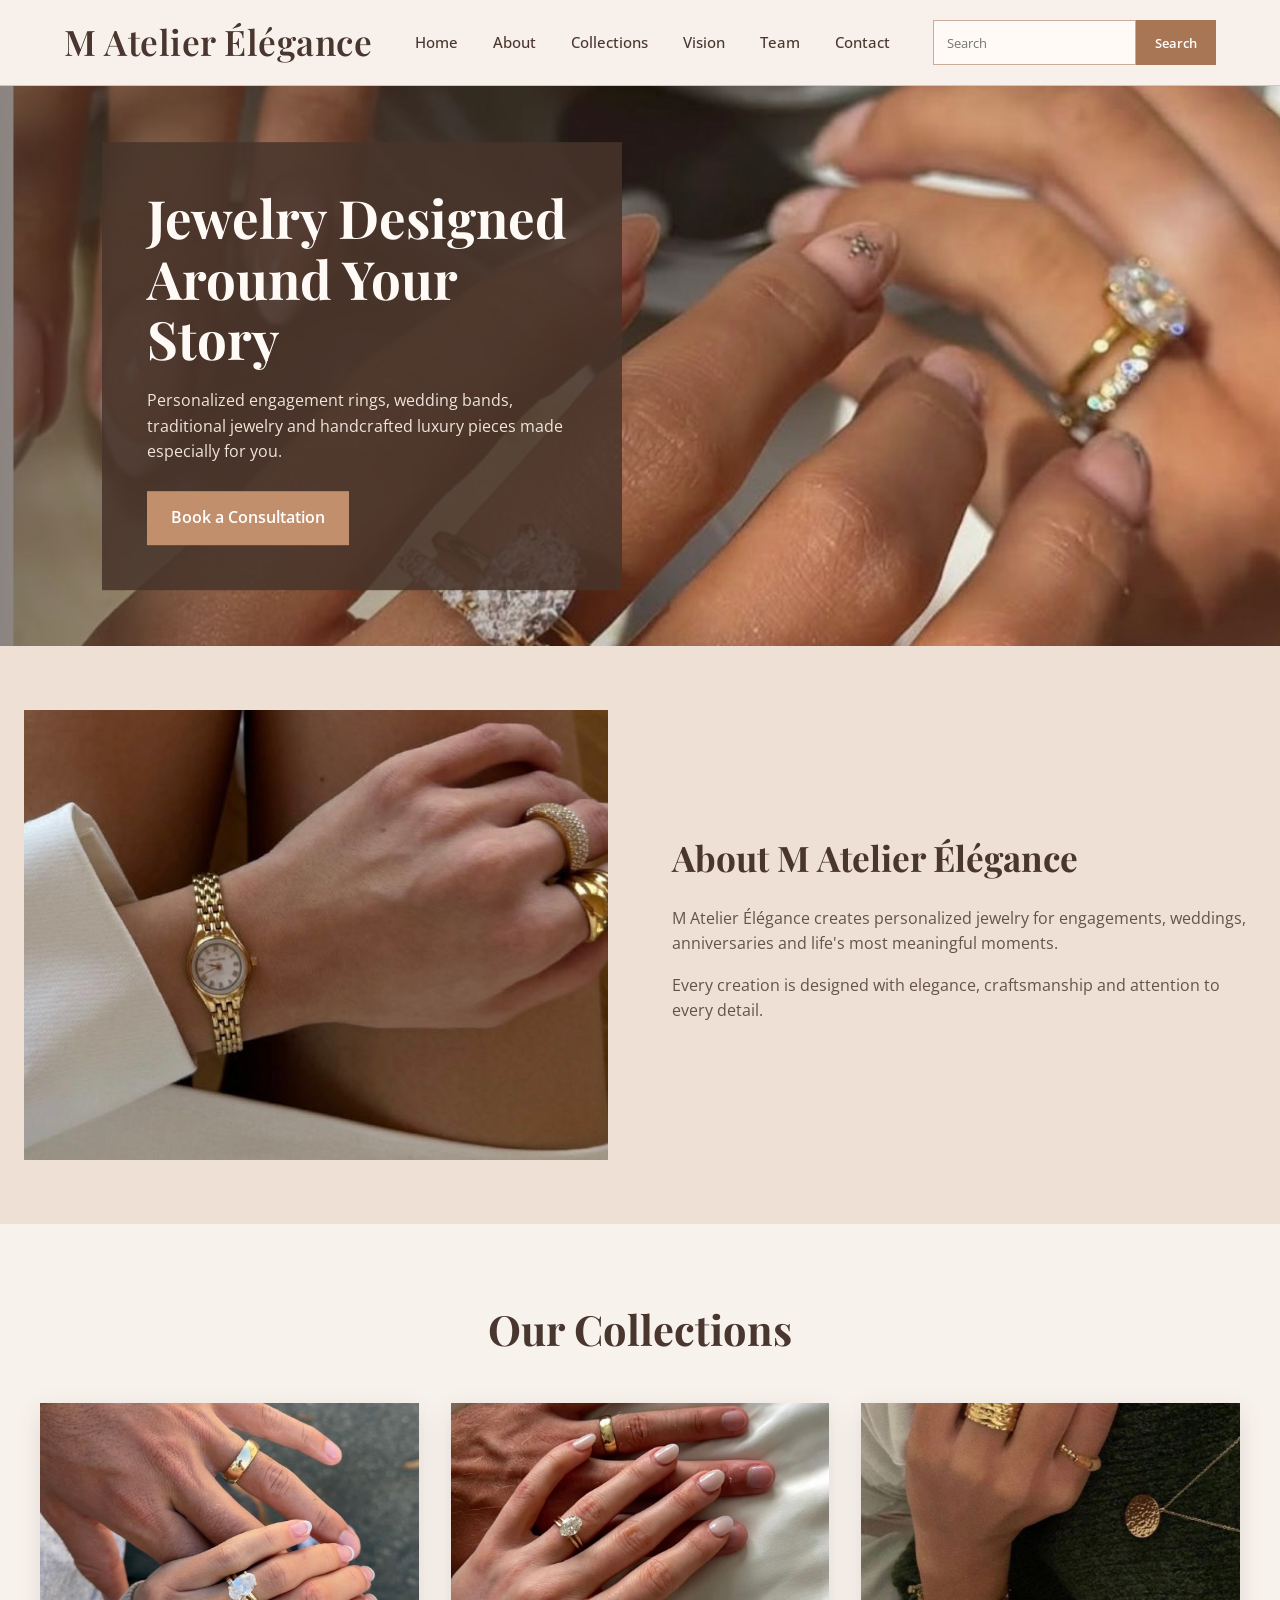
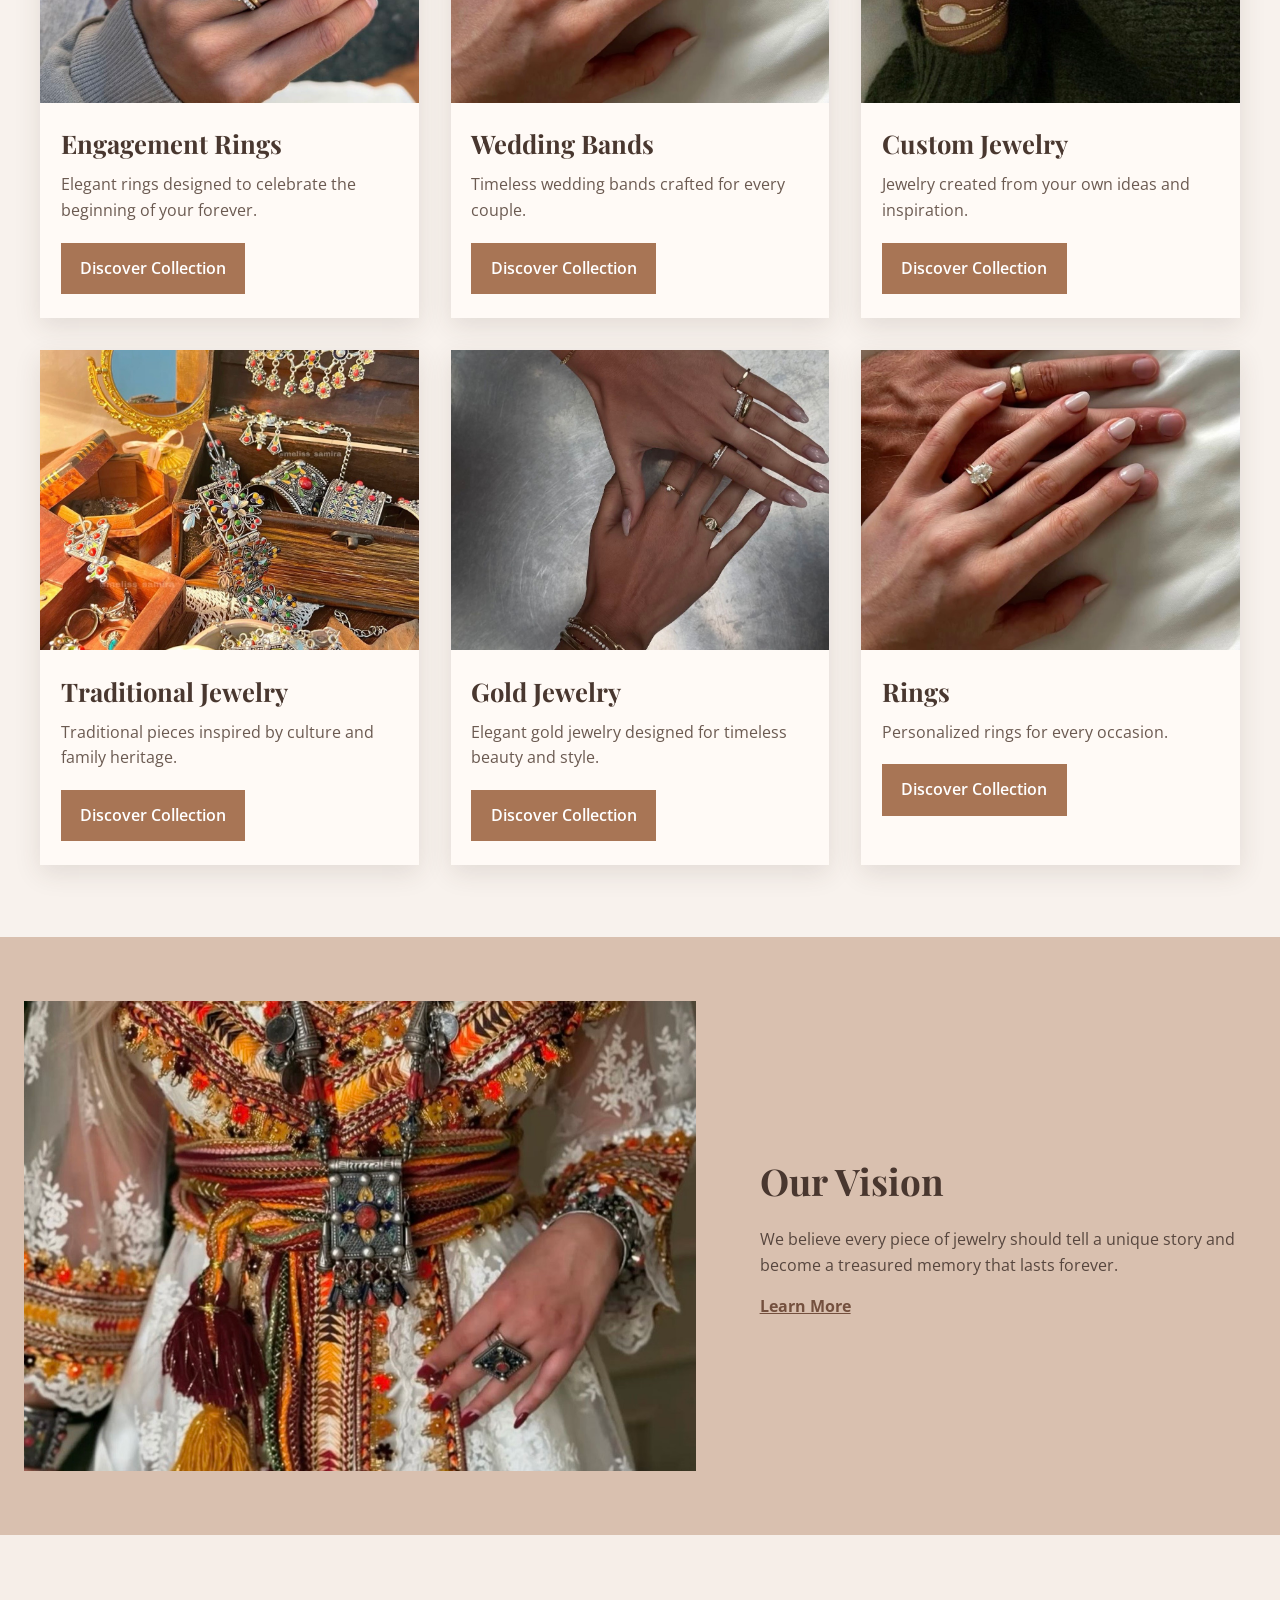
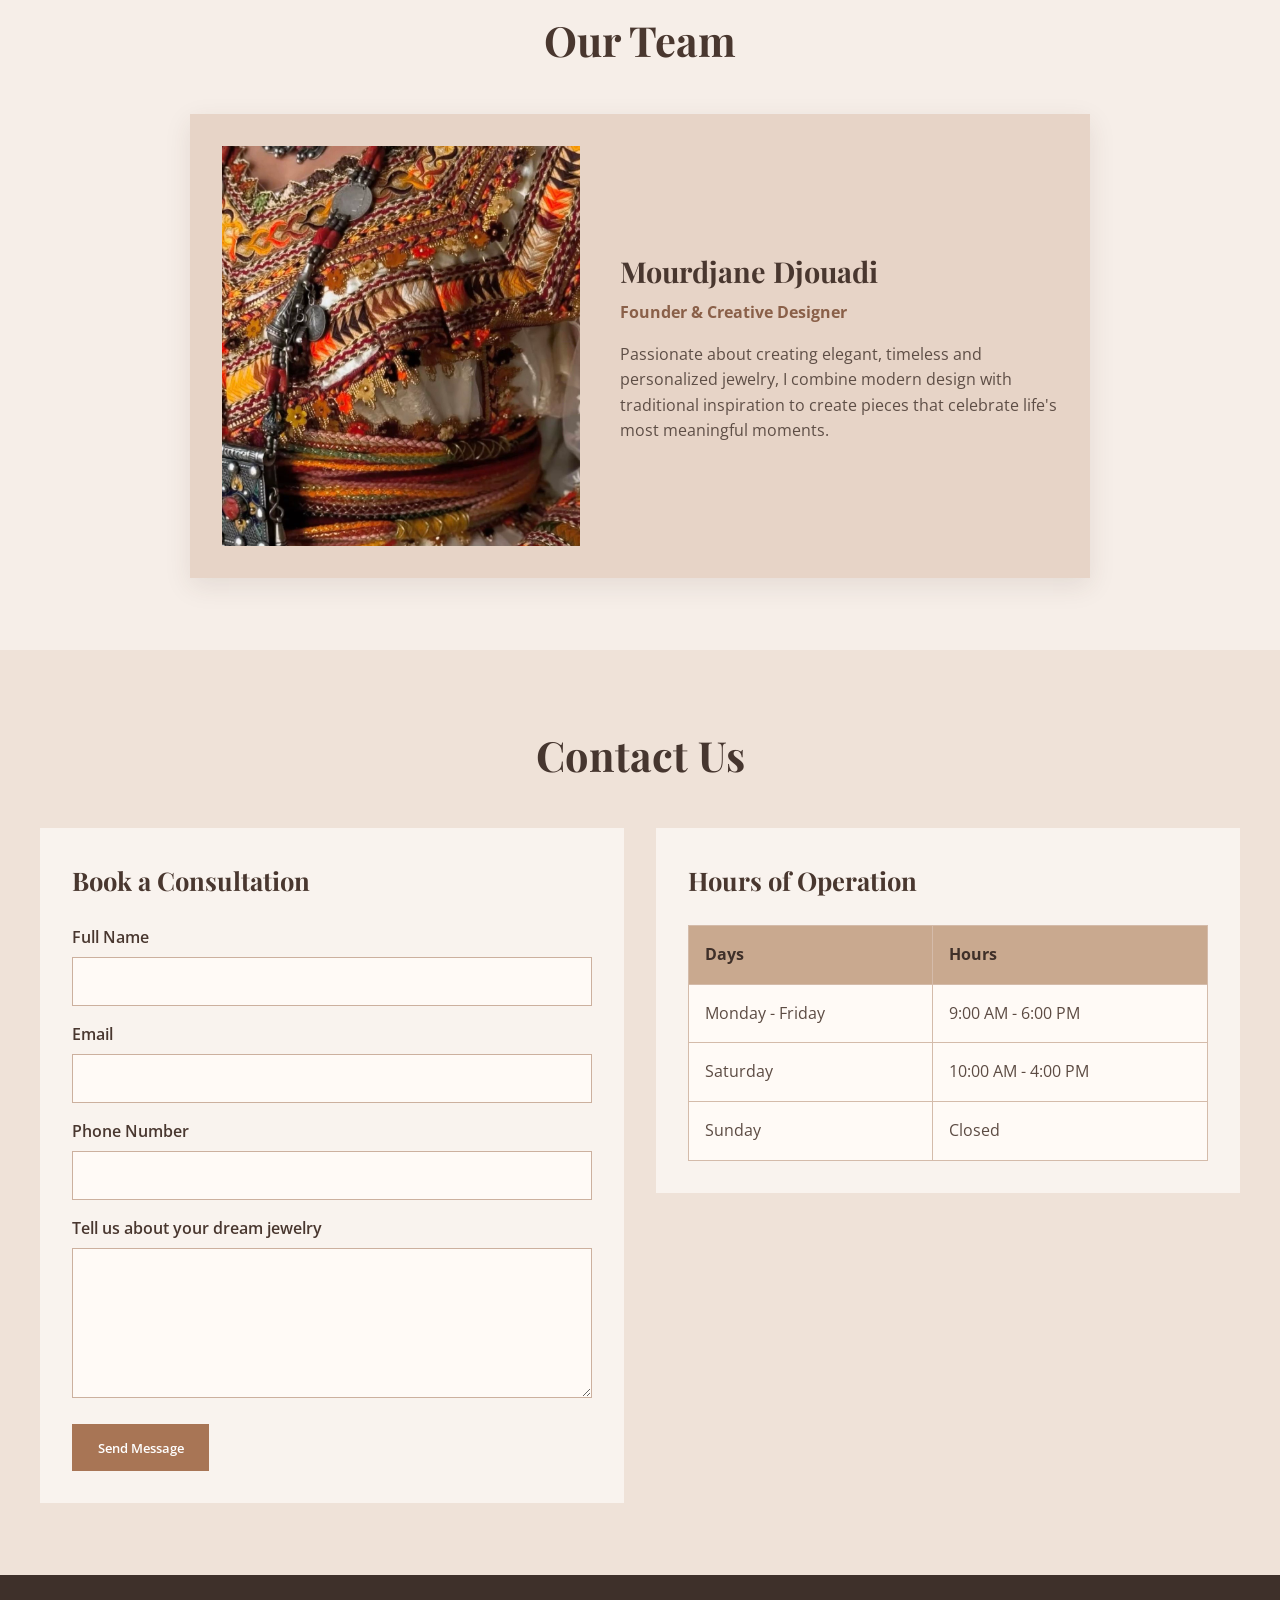
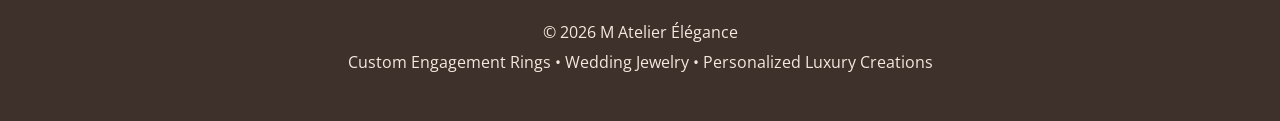
==== commit d8d40c6a: "update website" ====
--- a/final-project/index.html
+++ b/final-project/index.html
@@ -283,7 +283,7 @@
 
         <section id="vision" class="vision">
 
-            <img src="images/traditional-look.jpeg"
+            <img src="images/traditional_look.jpeg"
                  alt="Traditional Jewelry">
 
             <div class="vision-content">
@@ -320,7 +320,7 @@
 
                 <article class="team-member">
 
-                    <img src="images/traditional-detail.jpeg"
+                    <img src="images/traditional_detail.jpeg"
                         alt="Jewelry Designer">
 
                     <div class="team-info">
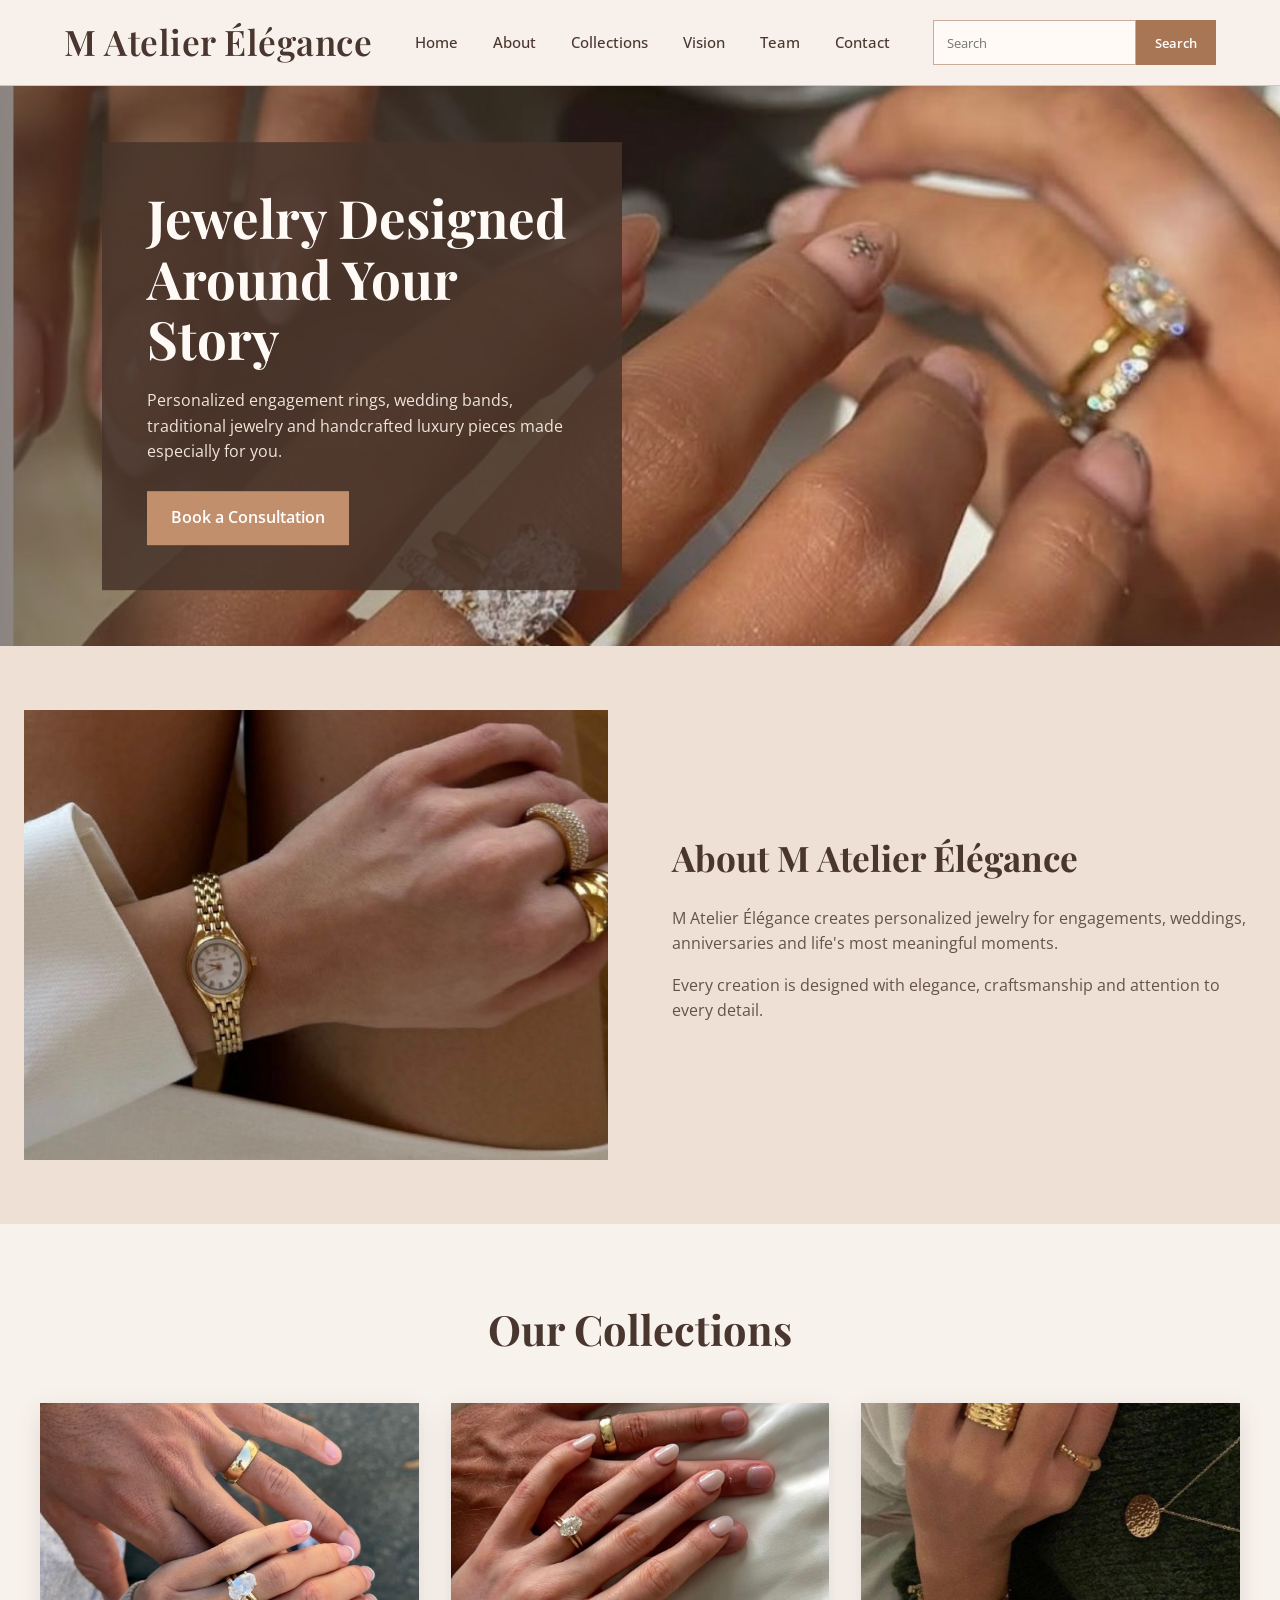
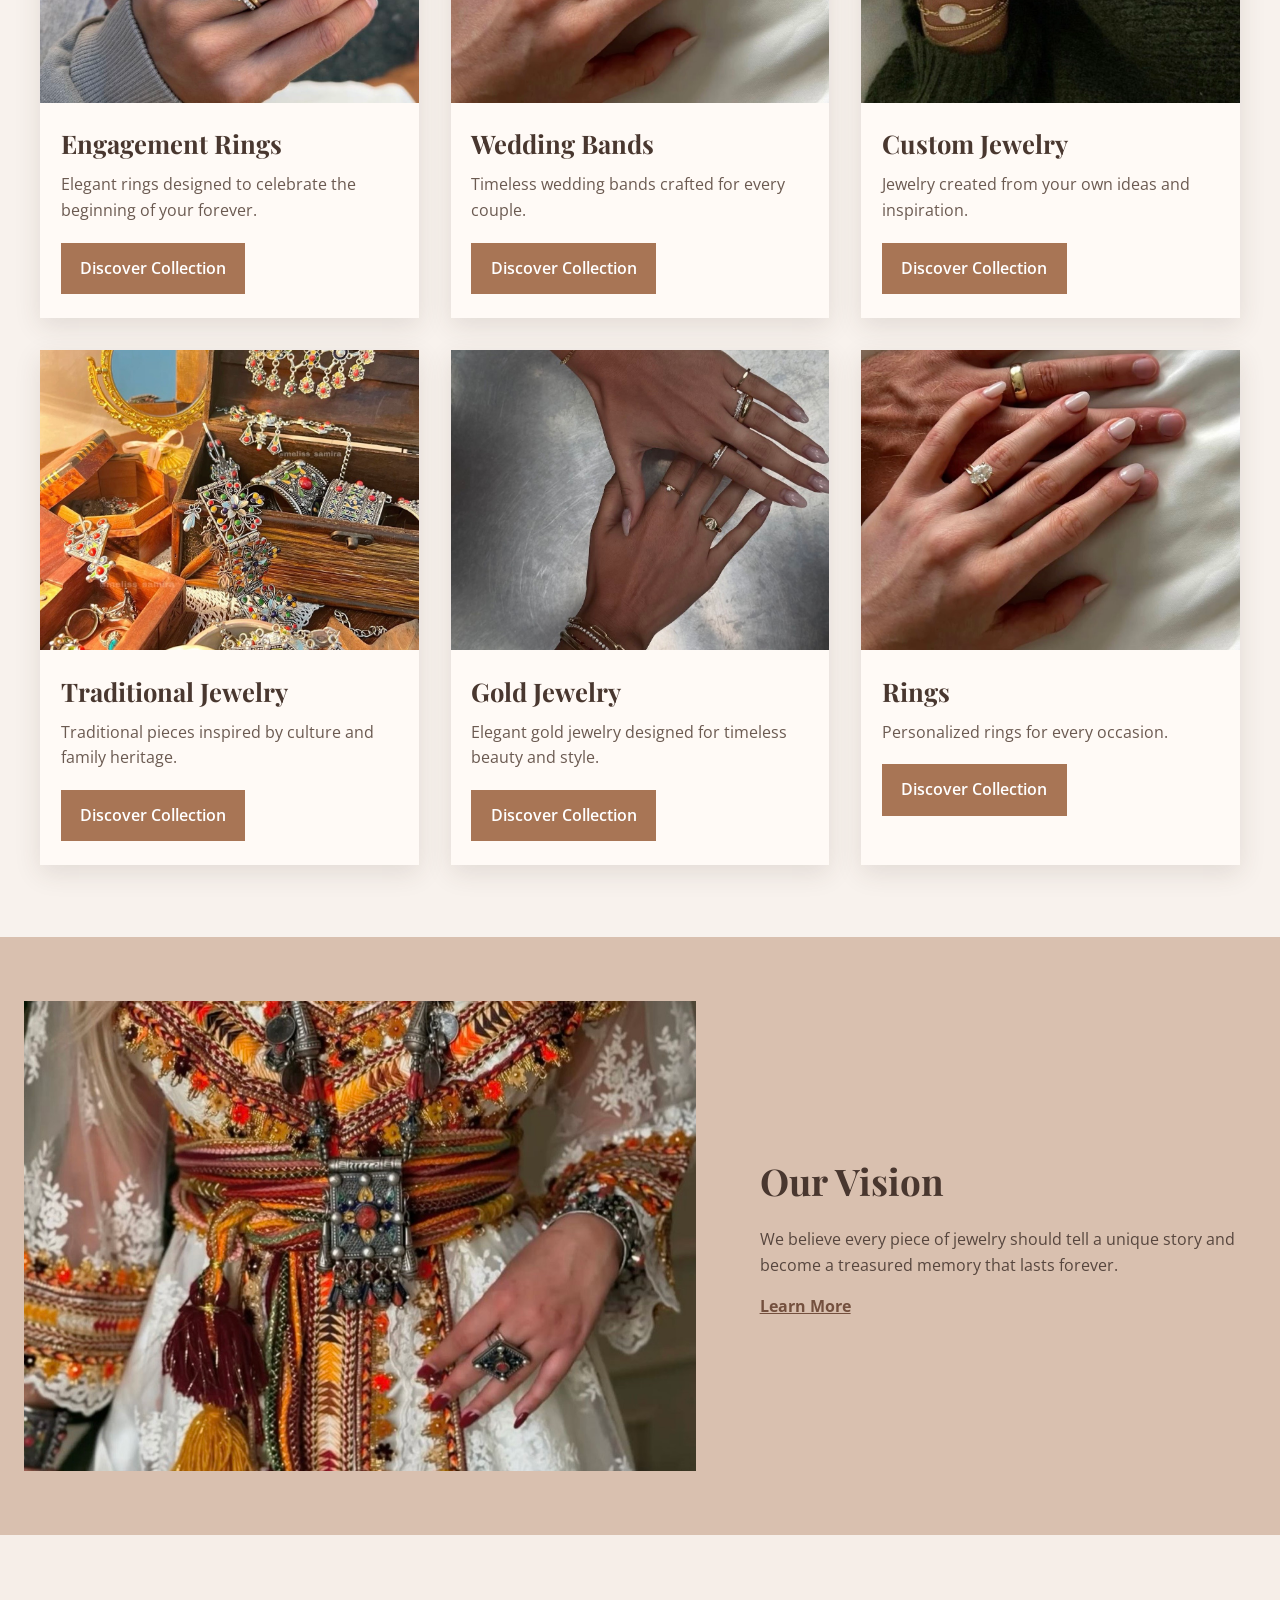
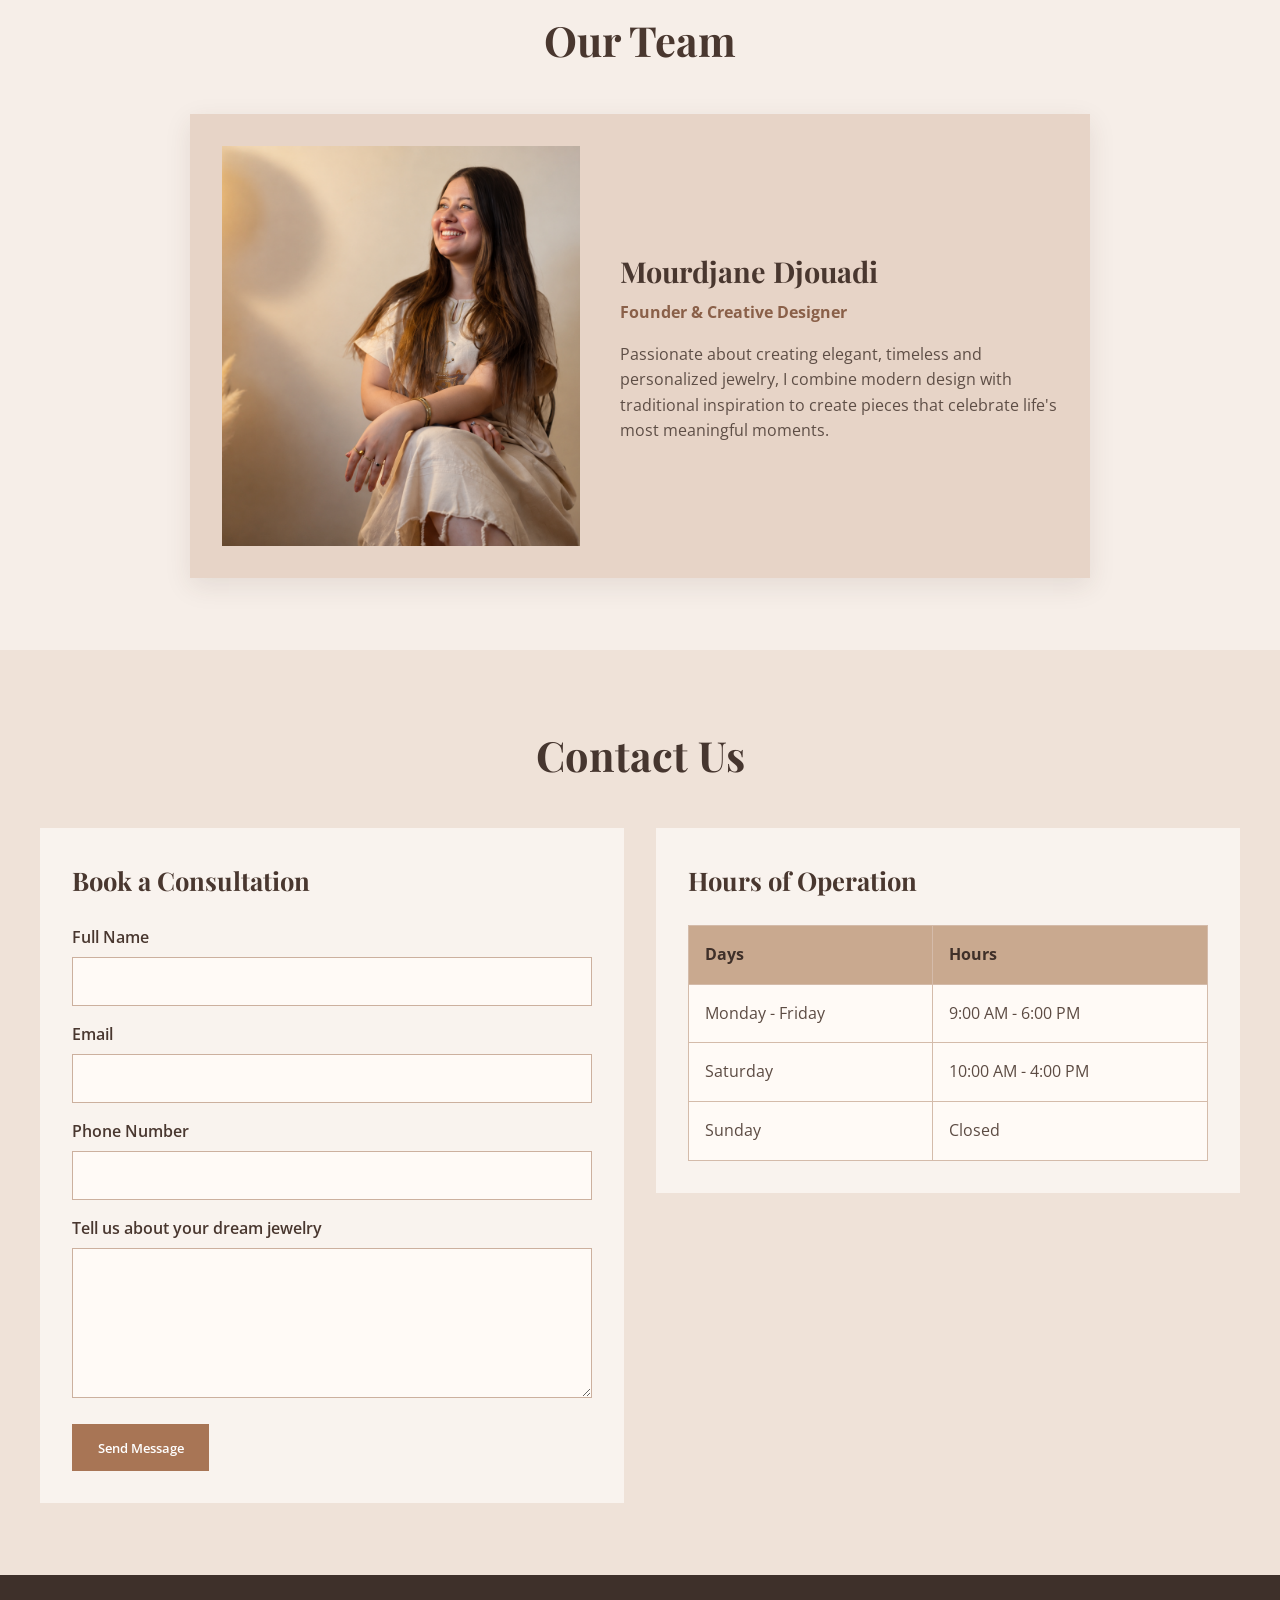
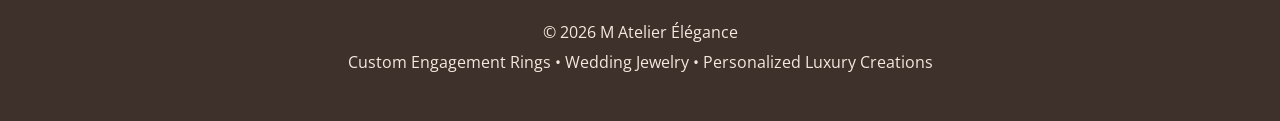
==== commit c84e5f12: "update website" ====
--- a/final-project/index.html
+++ b/final-project/index.html
@@ -320,8 +320,9 @@
 
                 <article class="team-member">
 
-                    <img src="images/traditional_detail.jpeg"
-                        alt="Jewelry Designer">
+                    <img src="images/mourdjane.png"
+                        alt="Mourdjane Djouadi">
+            
 
                     <div class="team-info">
 
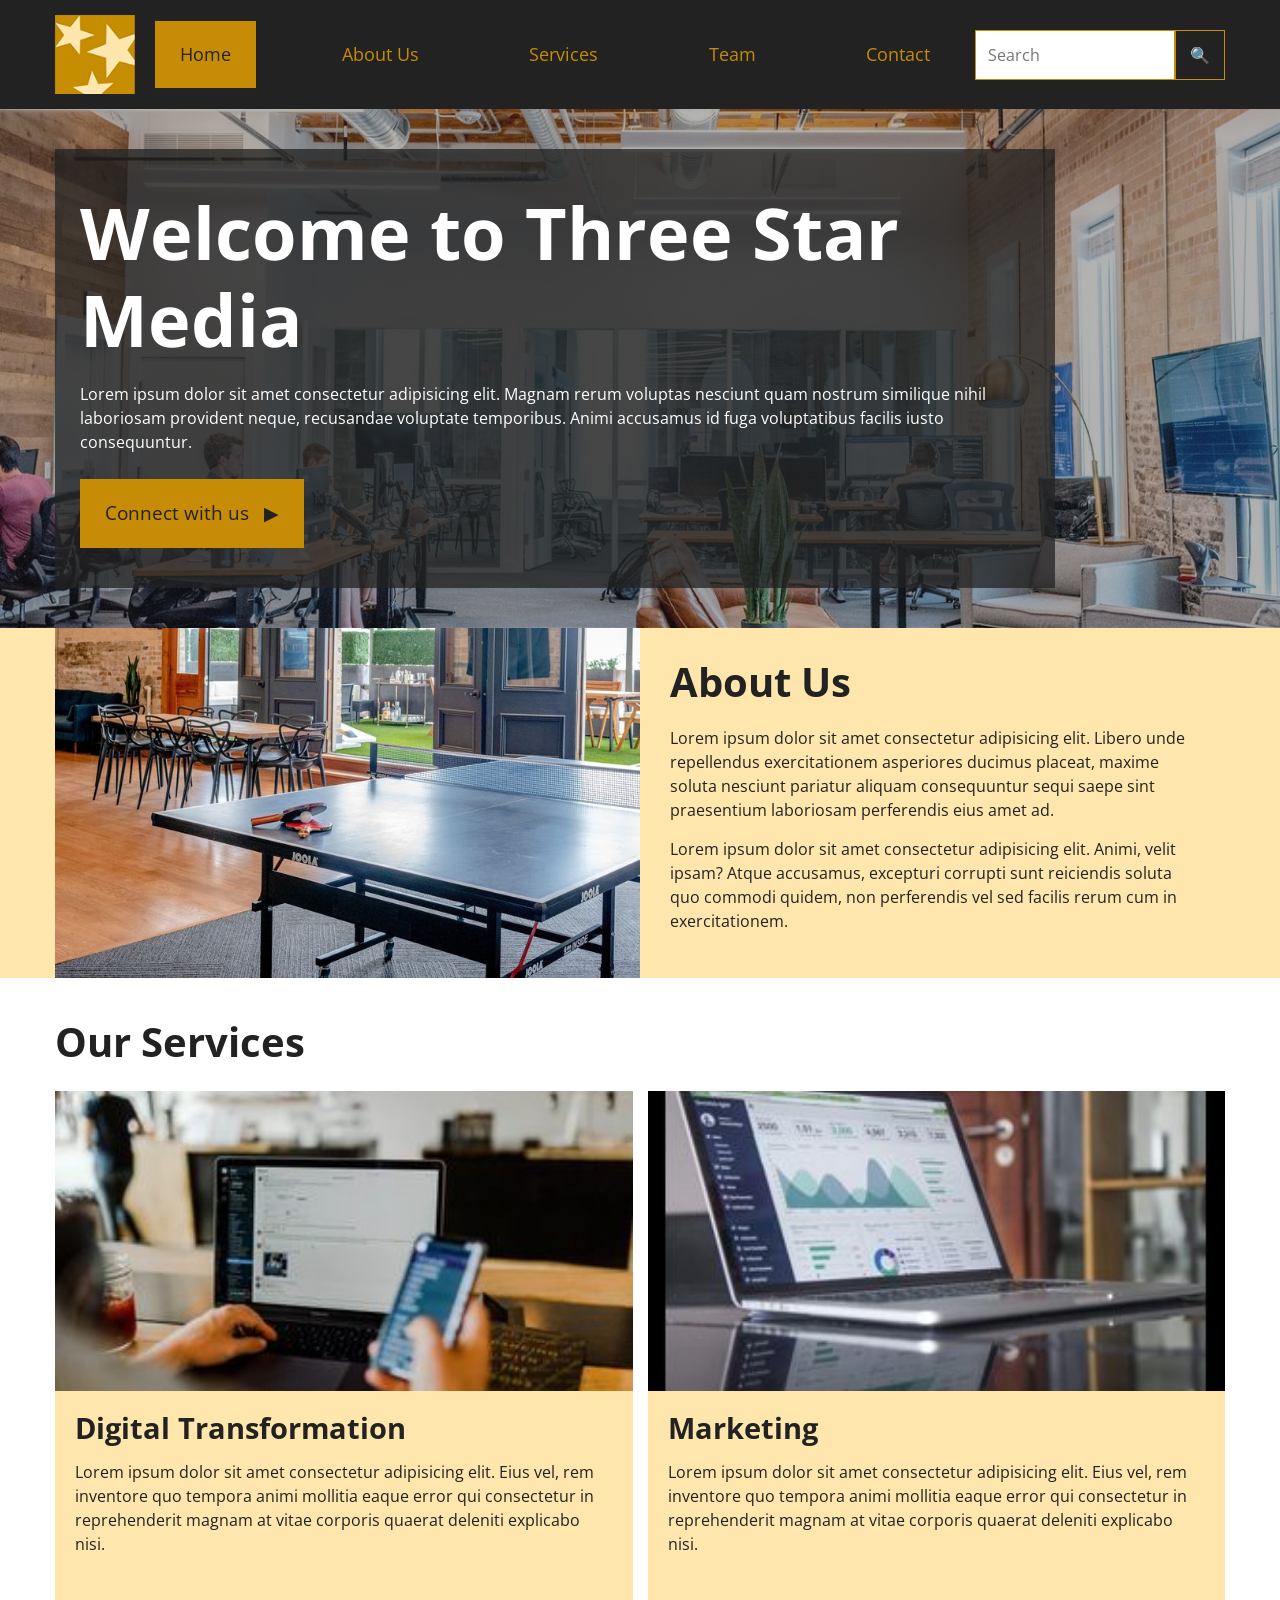
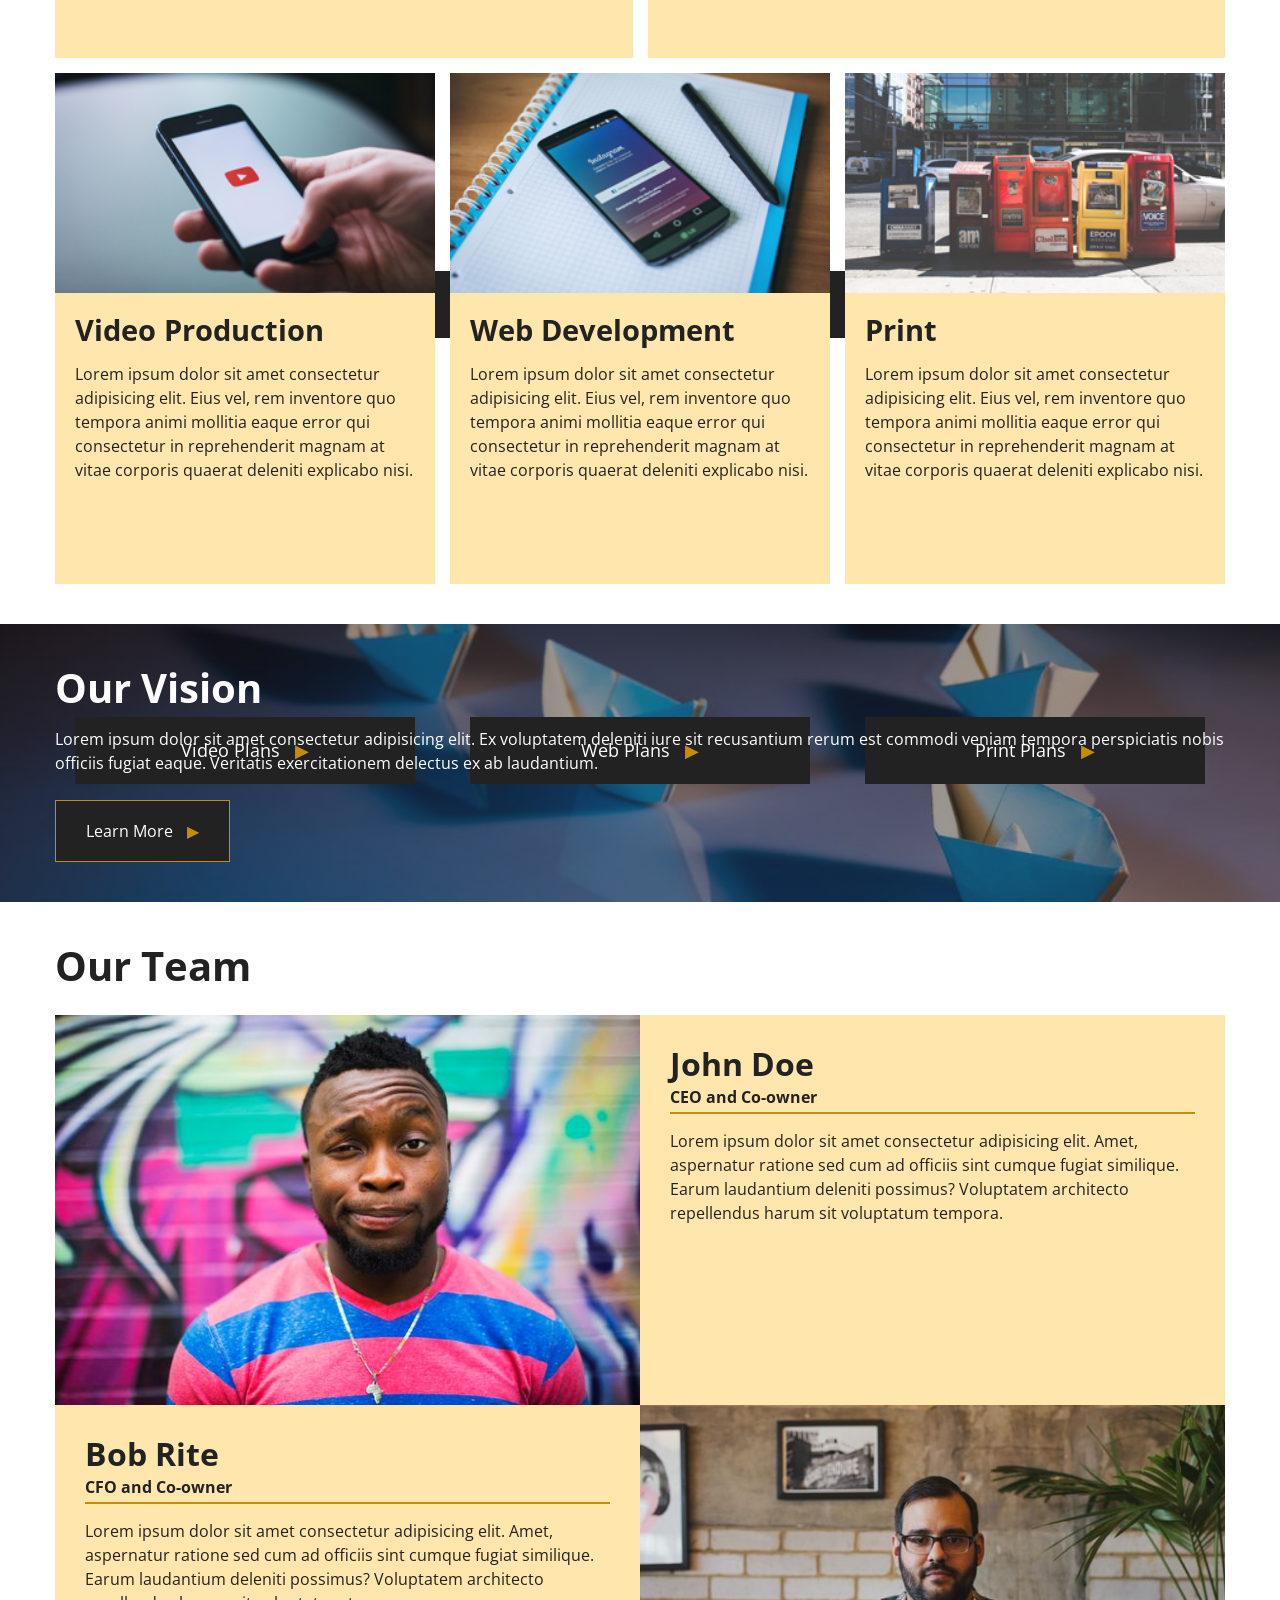
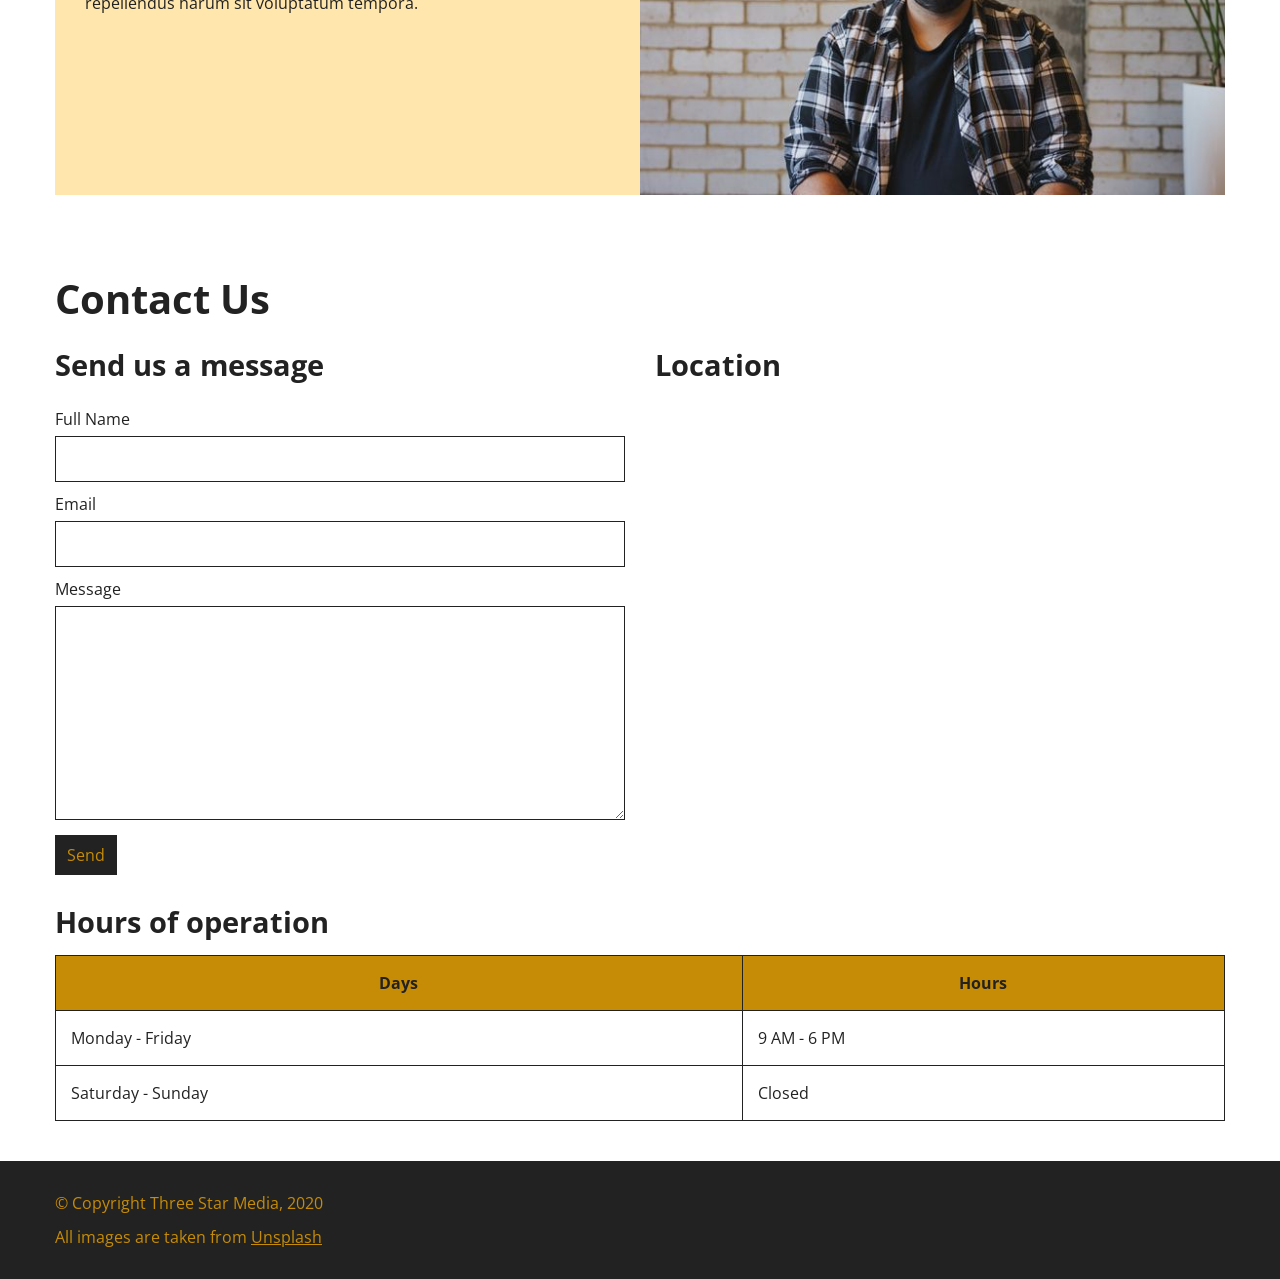
==== commit 325ac2d7: "complete the star Media final project" ====
--- a/final-project/index.html
+++ b/final-project/index.html
@@ -2,71 +2,109 @@
 <html lang="en">
 
 <head>
-    <!-- Meta Information -->
+    <!-- ========================================
+         META INFORMATION
+    ========================================= -->
+
     <meta charset="UTF-8">
     <meta name="viewport" content="width=device-width, initial-scale=1.0">
 
-    <!-- Page Title -->
-    <title>M Atelier Élégance | Custom Jewelry</title>
+    <title>Three Star Media</title>
 
     <!-- Google Font -->
-<link rel="preconnect" href="https://fonts.googleapis.com">
-<link rel="preconnect" href="https://fonts.gstatic.com" crossorigin>
-<link href="https://fonts.googleapis.com/css2?family=Open+Sans:wght@400;600;700&display=swap" rel="stylesheet">
-
-<!-- CSS -->
-<link rel="stylesheet" href="css/main.css">
+    <link rel="preconnect" href="https://fonts.googleapis.com">
+    <link rel="preconnect" href="https://fonts.gstatic.com" crossorigin>
+
+    <link
+        href="https://fonts.googleapis.com/css2?family=Open+Sans:wght@400;600;700&display=swap"
+        rel="stylesheet">
+
+    <!-- Main CSS -->
+    <link rel="stylesheet" href="css/main.css">
 </head>
 
 <body>
 
-    <!-- ========================= -->
-    <!-- HEADER -->
-    <!-- ========================= -->
+    <!-- ========================================
+         HEADER
+    ========================================= -->
 
     <header class="site-header">
 
-        <div class="container">
+        <div class="container header-container">
 
             <!-- Logo -->
 
             <div class="logo">
-                <h1>M Atelier Élégance</h1>
+
+                <a href="#home">
+
+                    <img
+                        src="images/logo.png"
+                        alt="Three Star Media logo">
+
+                </a>
+
             </div>
 
+
             <!-- Navigation -->
 
-            <nav class="main-navigation">
+            <nav class="main-nav" aria-label="Main navigation">
 
                 <ul>
 
-                    <li><a href="#home">Home</a></li>
-
-                    <li><a href="#about">About</a></li>
-
-                    <li><a href="#collections">Collections</a></li>
-
-                    <li><a href="#vision">Vision</a></li>
-
-                    <li><a href="#team">Team</a></li>
-
-                    <li><a href="#contact">Contact</a></li>
+                    <li>
+                        <a href="#home" class="active">
+                            Home
+                        </a>
+                    </li>
+
+                    <li>
+                        <a href="#about">
+                            About Us
+                        </a>
+                    </li>
+
+                    <li>
+                        <a href="#services">
+                            Services
+                        </a>
+                    </li>
+
+                    <li>
+                        <a href="#team">
+                            Team
+                        </a>
+                    </li>
+
+                    <li>
+                        <a href="#contact">
+                            Contact
+                        </a>
+                    </li>
 
                 </ul>
 
             </nav>
 
-            <!-- Search -->
-
-            <form class="search-form">
+
+            <!-- Search Form -->
+
+            <form class="search-form" action="#" method="get">
+
+                <label for="search" class="sr-only">
+                    Search
+                </label>
 
                 <input
                     type="search"
+                    id="search"
                     name="search"
                     placeholder="Search">
 
-                <button type="submit">
-                    Search
+                <button type="submit" aria-label="Search">
+                    &#128269;
                 </button>
 
             </form>
@@ -75,390 +113,552 @@
 
     </header>
 
-    <!-- ========================= -->
-    <!-- MAIN -->
-    <!-- ========================= -->
+
+    <!-- ========================================
+         MAIN CONTENT
+    ========================================= -->
 
     <main>
 
-        <!-- Hero Banner -->
+
+        <!-- ========================================
+             HERO
+        ========================================= -->
 
         <section id="home" class="hero">
 
-            <img
-                src="images/bijoux_luxe.jpeg"
-                alt="Luxury Jewelry">
-
-            <div class="hero-content">
+            <div class="container hero-container">
+
+                <div class="hero-content">
+
+                    <h1>
+                        Welcome to Three Star Media
+                    </h1>
+
+                    <p>
+                        Lorem ipsum dolor sit amet consectetur adipisicing elit.
+                        Magnam rerum voluptas nesciunt quam nostrum similique nihil
+                        laboriosam provident neque, recusandae voluptate temporibus.
+                        Animi accusamus id fuga voluptatibus facilis iusto consequuntur.
+                    </p>
+
+                    <a href="#contact" class="gold-button">
+                        Connect with us
+                        <span>&#9654;</span>
+                    </a>
+
+                </div>
+
+            </div>
+
+        </section>
+
+
+        <!-- ========================================
+             ABOUT US
+        ========================================= -->
+
+        <section id="about" class="about-section">
+
+            <div class="container about-container">
+
+                <!-- About Image -->
+
+                <div class="about-image">
+
+                    <img
+                        src="images/about-us.jpg"
+                        alt="Three Star Media office">
+
+                </div>
+
+
+                <!-- About Content -->
+
+                <article class="about-content">
+
+                    <h2>
+                        About Us
+                    </h2>
+
+                    <p>
+                        Lorem ipsum dolor sit amet consectetur adipisicing elit.
+                        Libero unde repellendus exercitationem asperiores ducimus
+                        placeat, maxime soluta nesciunt pariatur aliquam consequuntur
+                        sequi saepe sint praesentium laboriosam perferendis eius amet ad.
+                    </p>
+
+                    <p>
+                        Lorem ipsum dolor sit amet consectetur adipisicing elit.
+                        Animi, velit ipsam? Atque accusamus, excepturi corrupti sunt
+                        reiciendis soluta quo commodi quidem, non perferendis vel sed
+                        facilis rerum cum in exercitationem.
+                    </p>
+
+                </article>
+
+            </div>
+
+        </section>
+
+
+        <!-- ========================================
+             OUR SERVICES
+        ========================================= -->
+
+        <section id="services" class="services-section">
+
+            <div class="container">
 
                 <h2>
-                    Jewelry Designed Around Your Story
+                    Our Services
                 </h2>
 
-                <p>
-
-                    Personalized engagement rings, wedding bands,
-                    traditional jewelry and handcrafted luxury
-                    pieces made especially for you.
-
-                </p>
-
-                <a
-                    href="#contact"
-                    class="hero-button">
-
-                    Book a Consultation
-
+                <div class="services-grid">
+
+
+                    <!-- Digital Transformation -->
+
+                    <article class="service-card service-large">
+
+                        <img
+                            src="images/digital.jpg"
+                            alt="Digital Transformation">
+
+                        <div class="service-content">
+
+                            <h3>
+                                Digital Transformation
+                            </h3>
+
+                            <p>
+                                Lorem ipsum dolor sit amet consectetur adipisicing elit.
+                                Eius vel, rem inventore quo tempora animi mollitia eaque
+                                error qui consectetur in reprehenderit magnam at vitae
+                                corporis quaerat deleniti explicabo nisi.
+                            </p>
+
+                            <a href="#" class="dark-button">
+                                Digital Plans
+                                <span>&#9654;</span>
+                            </a>
+
+                        </div>
+
+                    </article>
+
+
+                    <!-- Marketing -->
+
+                    <article class="service-card service-large">
+
+                        <img
+                            src="images/marketing.jpg"
+                            alt="Marketing">
+
+                        <div class="service-content">
+
+                            <h3>
+                                Marketing
+                            </h3>
+
+                            <p>
+                                Lorem ipsum dolor sit amet consectetur adipisicing elit.
+                                Eius vel, rem inventore quo tempora animi mollitia eaque
+                                error qui consectetur in reprehenderit magnam at vitae
+                                corporis quaerat deleniti explicabo nisi.
+                            </p>
+
+                            <a href="#" class="dark-button">
+                                Marketing Plans
+                                <span>&#9654;</span>
+                            </a>
+
+                        </div>
+
+                    </article>
+
+
+                    <!-- Video Production -->
+
+                    <article class="service-card">
+
+                        <img
+                            src="images/video.jpg"
+                            alt="Video Production">
+
+                        <div class="service-content">
+
+                            <h3>
+                                Video Production
+                            </h3>
+
+                            <p>
+                                Lorem ipsum dolor sit amet consectetur adipisicing elit.
+                                Eius vel, rem inventore quo tempora animi mollitia eaque
+                                error qui consectetur in reprehenderit magnam at vitae
+                                corporis quaerat deleniti explicabo nisi.
+                            </p>
+
+                            <a href="#" class="dark-button">
+                                Video Plans
+                                <span>&#9654;</span>
+                            </a>
+
+                        </div>
+
+                    </article>
+
+
+                    <!-- Web Development -->
+
+                    <article class="service-card">
+
+                        <img
+                            src="images/web.jpg"
+                            alt="Web Development">
+
+                        <div class="service-content">
+
+                            <h3>
+                                Web Development
+                            </h3>
+
+                            <p>
+                                Lorem ipsum dolor sit amet consectetur adipisicing elit.
+                                Eius vel, rem inventore quo tempora animi mollitia eaque
+                                error qui consectetur in reprehenderit magnam at vitae
+                                corporis quaerat deleniti explicabo nisi.
+                            </p>
+
+                            <a href="#" class="dark-button">
+                                Web Plans
+                                <span>&#9654;</span>
+                            </a>
+
+                        </div>
+
+                    </article>
+
+
+                    <!-- Print -->
+
+                    <article class="service-card">
+
+                        <img
+                            src="images/print.jpg"
+                            alt="Print">
+
+                        <div class="service-content">
+
+                            <h3>
+                                Print
+                            </h3>
+
+                            <p>
+                                Lorem ipsum dolor sit amet consectetur adipisicing elit.
+                                Eius vel, rem inventore quo tempora animi mollitia eaque
+                                error qui consectetur in reprehenderit magnam at vitae
+                                corporis quaerat deleniti explicabo nisi.
+                            </p>
+
+                            <a href="#" class="dark-button">
+                                Print Plans
+                                <span>&#9654;</span>
+                            </a>
+
+                        </div>
+
+                    </article>
+
+                </div>
+
+            </div>
+
+        </section>
+
+
+        <!-- ========================================
+             OUR VISION
+        ========================================= -->
+
+        <section class="vision-section">
+
+            <div class="container">
+
+                <div class="vision-content">
+
+                    <h2>
+                        Our Vision
+                    </h2>
+
+                    <p>
+                        Lorem ipsum dolor sit amet consectetur adipisicing elit.
+                        Ex voluptatem deleniti iure sit recusantium rerum est commodi
+                        veniam tempora perspiciatis nobis officiis fugiat eaque.
+                        Veritatis exercitationem delectus ex ab laudantium.
+                    </p>
+
+                    <a href="#" class="vision-button">
+                        Learn More
+                        <span>&#9654;</span>
+                    </a>
+
+                </div>
+
+            </div>
+
+        </section>
+
+
+        <!-- ========================================
+             OUR TEAM
+        ========================================= -->
+
+        <section id="team" class="team-section">
+
+            <div class="container">
+
+                <h2>
+                    Our Team
+                </h2>
+
+                <div class="team-list">
+
+
+                    <!-- John Doe -->
+
+                    <article class="team-member">
+
+                        <div class="team-image">
+
+                            <img
+                                src="images/john.jpg"
+                                alt="John Doe">
+
+                        </div>
+
+                        <div class="team-content">
+
+                            <h3>
+                                John Doe
+                            </h3>
+
+                            <h4>
+                                CEO and Co-owner
+                            </h4>
+
+                            <p>
+                                Lorem ipsum dolor sit amet consectetur adipisicing elit.
+                                Amet, aspernatur ratione sed cum ad officiis sint cumque
+                                fugiat similique. Earum laudantium deleniti possimus?
+                                Voluptatem architecto repellendus harum sit voluptatum
+                                tempora.
+                            </p>
+
+                        </div>
+
+                    </article>
+
+
+                    <!-- Bob Rite -->
+
+                    <article class="team-member team-member-reverse">
+
+                        <div class="team-image">
+
+                            <img
+                                src="images/bob.jpg"
+                                alt="Bob Rite">
+
+                        </div>
+
+                        <div class="team-content">
+
+                            <h3>
+                                Bob Rite
+                            </h3>
+
+                            <h4>
+                                CFO and Co-owner
+                            </h4>
+
+                            <p>
+                                Lorem ipsum dolor sit amet consectetur adipisicing elit.
+                                Amet, aspernatur ratione sed cum ad officiis sint cumque
+                                fugiat similique. Earum laudantium deleniti possimus?
+                                Voluptatem architecto repellendus harum sit voluptatum
+                                tempora.
+                            </p>
+
+                        </div>
+
+                    </article>
+
+                </div>
+
+            </div>
+
+        </section>
+
+
+        <!-- ========================================
+             CONTACT US
+        ========================================= -->
+
+        <section id="contact" class="contact-section">
+
+            <div class="container">
+
+                <h2>
+                    Contact Us
+                </h2>
+
+                <div class="contact-grid">
+
+
+                    <!-- Contact Form -->
+
+                    <div class="message-area">
+
+                        <h3>
+                            Send us a message
+                        </h3>
+
+                        <form class="contact-form" action="#" method="post">
+
+                            <label for="fullname">
+                                Full Name
+                            </label>
+
+                            <input
+                                type="text"
+                                id="fullname"
+                                name="fullname">
+
+
+                            <label for="email">
+                                Email
+                            </label>
+
+                            <input
+                                type="email"
+                                id="email"
+                                name="email">
+
+
+                            <label for="message">
+                                Message
+                            </label>
+
+                            <textarea
+                                id="message"
+                                name="message"
+                                rows="8"></textarea>
+
+
+                            <button type="submit">
+                                Send
+                            </button>
+
+                        </form>
+
+                    </div>
+
+
+                    <!-- Location -->
+
+                    <div class="location-area">
+
+                        <h3>
+                            Location
+                        </h3>
+
+                        <iframe
+                            src="https://www.google.com/maps?q=Algonquin%20College%20Ottawa&output=embed"
+                            title="Algonquin College location"
+                            loading="lazy">
+                        </iframe>
+
+                    </div>
+
+
+                    <!-- Hours of Operation -->
+
+                    <div class="hours-area">
+
+                        <h3>
+                            Hours of operation
+                        </h3>
+
+                        <table>
+
+                            <thead>
+
+                                <tr>
+                                    <th>Days</th>
+                                    <th>Hours</th>
+                                </tr>
+
+                            </thead>
+
+                            <tbody>
+
+                                <tr>
+                                    <td>
+                                        Monday - Friday
+                                    </td>
+
+                                    <td>
+                                        9 AM - 6 PM
+                                    </td>
+                                </tr>
+
+                                <tr>
+                                    <td>
+                                        Saturday - Sunday
+                                    </td>
+
+                                    <td>
+                                        Closed
+                                    </td>
+                                </tr>
+
+                            </tbody>
+
+                        </table>
+
+                    </div>
+
+                </div>
+
+            </div>
+
+        </section>
+
+    </main>
+
+
+    <!-- ========================================
+         FOOTER
+    ========================================= -->
+
+    <footer class="site-footer">
+
+        <div class="container">
+
+            <p>
+                &copy; Copyright Three Star Media, 2020
+            </p>
+
+            <p>
+                All images are taken from
+                <a href="https://unsplash.com/">
+                    Unsplash
                 </a>
-
-            </div>
-
-        </section>
-
-        <!-- About -->
-
-        <section
-            id="about"
-            class="about-section">
-
-            <div class="about-image">
-
-                <img
-                    src="images/about.jpeg"
-                    alt="Jewelry Workshop">
-
-            </div>
-
-            <article class="about-content">
-
-                <h2>
-                    About M Atelier Élégance
-                </h2>
-
-                <p>
-
-                    M Atelier Élégance creates
-                    personalized jewelry for
-                    engagements, weddings,
-                    anniversaries and life's
-                    most meaningful moments.
-
-                </p>
-
-                <p>
-
-                    Every creation is designed
-                    with elegance, craftsmanship
-                    and attention to every detail.
-
-                </p>
-
-            </article>
-
-        </section>
-                <!-- ========================= -->
-        <!-- COLLECTIONS -->
-        <!-- ========================= -->
-
-        <section id="collections" class="collections">
-
-            <h2>Our Collections</h2>
-
-            <div class="collection-grid">
-
-                <article class="collection-card">
-
-                    <img src="images/engagement.jpeg"
-                         alt="Engagement Ring">
-
-                    <h3>Engagement Rings</h3>
-
-                    <p>
-                        Elegant rings designed to celebrate
-                        the beginning of your forever.
-                    </p>
-
-                    <a href="#">
-                        Discover Collection
-                    </a>
-
-                </article>
-
-                <article class="collection-card">
-
-                    <img src="images/wedding.jpeg"
-                         alt="Wedding Rings">
-
-                    <h3>Wedding Bands</h3>
-
-                    <p>
-                        Timeless wedding bands crafted
-                        for every couple.
-                    </p>
-
-                    <a href="#">
-                        Discover Collection
-                    </a>
-
-                </article>
-
-                <article class="collection-card">
-
-                    <img src="images/modern-jewelry.jpeg"
-                         alt="Custom Jewelry">
-
-                    <h3>Custom Jewelry</h3>
-
-                    <p>
-                        Jewelry created from your own
-                        ideas and inspiration.
-                    </p>
-
-                    <a href="#">
-                        Discover Collection
-                    </a>
-
-                </article>
-
-                <article class="collection-card">
-
-                    <img src="images/traditional-jewelry.jpeg"
-                         alt="Traditional Jewelry">
-
-                    <h3>Traditional Jewelry</h3>
-
-                    <p>
-                        Traditional pieces inspired
-                        by culture and family heritage.
-                    </p>
-
-                    <a href="#">
-                        Discover Collection
-                    </a>
-
-                </article>
-
-                <article class="collection-card">
-
-                    <img src="images/gold-jewelry.jpeg"
-                         alt="Gold Jewelry">
-
-                    <h3>Gold Jewelry</h3>
-
-                    <p>
-                        Elegant gold jewelry designed
-                       for timeless beauty and style.
-                    </p>
-
-                    <a href="#">
-                        Discover Collection
-                    </a>
-
-                </article>
-
-                <article class="collection-card">
-
-                    <img src="images/rings.jpeg"
-                         alt="Rings">
-
-                    <h3>Rings</h3>
-
-                    <p>
-                        Personalized rings for every occasion.
-                    </p>
-
-                    <a href="#">
-                        Discover Collection
-                    </a>
-
-                </article>
-
-            </div>
-
-        </section>
-
-        <!-- ========================= -->
-        <!-- OUR VISION -->
-        <!-- ========================= -->
-
-        <section id="vision" class="vision">
-
-            <img src="images/traditional_look.jpeg"
-                 alt="Traditional Jewelry">
-
-            <div class="vision-content">
-
-                <h2>
-                    Our Vision
-                </h2>
-
-                <p>
-
-                    We believe every piece of jewelry
-                    should tell a unique story and
-                    become a treasured memory that
-                    lasts forever.
-
-                </p>
-
-                <a href="#">
-                    Learn More
-                </a>
-
-            </div>
-
-        </section>
-                <!-- ========================= -->
-        <!-- OUR TEAM -->
-        <!-- ========================= -->
-
-        <section id="team" class="team-section">
-
-            <h2>Our Team</h2>
-
-            <div class="team-container">
-
-                <article class="team-member">
-
-                    <img src="images/mourdjane.png"
-                        alt="Mourdjane Djouadi">
-            
-
-                    <div class="team-info">
-
-                        <h3>Mourdjane Djouadi</h3>
-
-                        <h4>Founder & Creative Designer</h4>
-
-                        <p>
-                            <p>
-                                Passionate about creating elegant,
-                                timeless and personalized jewelry,
-                                I combine modern design with traditional
-                                inspiration to create pieces that celebrate
-                                life's most meaningful moments.
-</p>
-                        </p>
-
-                    </div>
-
-                </article>
-
-    
-
-
-            </div>
-
-        </section>
-
-        <!-- ========================= -->
-        <!-- CONTACT -->
-        <!-- ========================= -->
-
-        <section id="contact" class="contact-section">
-
-            <h2>Contact Us</h2>
-
-            <div class="contact-container">
-
-                <div class="contact-form">
-
-                    <h3>Book a Consultation</h3>
-
-                    <form>
-
-                        <label for="fullname">Full Name</label>
-
-                        <input
-                            type="text"
-                            id="fullname"
-                            name="fullname">
-
-                        <label for="email">
-                            Email
-                        </label>
-
-                        <input
-                            type="email"
-                            id="email"
-                            name="email">
-
-                        <label for="phone">
-                            Phone Number
-                        </label>
-
-                        <input
-                            type="tel"
-                            id="phone"
-                            name="phone">
-
-                        <label for="message">
-                            Tell us about your dream jewelry
-                        </label>
-
-                        <textarea
-                            id="message"
-                            name="message">
-                        </textarea>
-
-                        <button type="submit">
-                            Send Message
-                        </button>
-
-                    </form>
-
-                </div>
-
-                <div class="contact-information">
-
-                    <h3>Hours of Operation</h3>
-
-                    <table>
-
-                        <tr>
-                            <th>Days</th>
-                            <th>Hours</th>
-                        </tr>
-
-                        <tr>
-                            <td>Monday - Friday</td>
-                            <td>9:00 AM - 6:00 PM</td>
-                        </tr>
-
-                        <tr>
-                            <td>Saturday</td>
-                            <td>10:00 AM - 4:00 PM</td>
-                        </tr>
-
-                        <tr>
-                            <td>Sunday</td>
-                            <td>Closed</td>
-                        </tr>
-
-                    </table>
-
-
-                </div>
-
-            </div>
-
-        </section>
-
-    </main>
-
-    <!-- ========================= -->
-    <!-- FOOTER -->
-    <!-- ========================= -->
-
-    <footer class="site-footer">
-
-        <p>
-            &copy; 2026 M Atelier Élégance
-        </p>
-
-        <p>
-            Custom Engagement Rings • Wedding Jewelry • Personalized Luxury Creations
-        </p>
+            </p>
+
+        </div>
 
     </footer>
 
--- a/final-project/css/main.css
+++ b/final-project/css/main.css
@@ -1,10 +1,3 @@
-/* ========================================
-   GOOGLE FONTS
-======================================== */
-
-@import url('https://fonts.googleapis.com/css2?family=Open+Sans:wght@400;500;600;700&family=Playfair+Display:wght@500;600;700&display=swap');
-
-
 /* ========================================
    CSS RESET
 ======================================== */
@@ -15,44 +8,94 @@
     box-sizing: border-box;
 }
 
-
-/* ========================================
-   GENERAL STYLES - MOBILE FIRST
-======================================== */
-
 html {
     scroll-behavior: smooth;
 }
 
 body {
+    margin: 0;
+}
+
+img {
+    display: block;
+    width: 100%;
+    max-width: 100%;
+    height: auto;
+}
+
+ul {
+    list-style: none;
+}
+
+a {
+    text-decoration: none;
+}
+
+button,
+input,
+textarea {
+    font: inherit;
+}
+
+
+/* ========================================
+   GENERAL STYLES - MOBILE FIRST
+======================================== */
+
+body {
     font-family: "Open Sans", sans-serif;
-    background-color: #f6efe9;
-    color: #40332d;
-    line-height: 1.6;
+    background-color: white;
+    color: #222;
+    line-height: 1.5;
+}
+
+.container {
+    width: 100%;
+    max-width: 1200px;
+    margin: 0 auto;
+    padding-left: 15px;
+    padding-right: 15px;
 }
 
 h1,
 h2,
+h3,
+h4 {
+    font-weight: 700;
+    line-height: 1.2;
+    color: #222;
+}
+
+h1 {
+    font-size: 3rem;
+}
+
+h2 {
+    font-size: 2.5rem;
+    margin-bottom: 20px;
+}
+
 h3 {
-    font-family: "Playfair Display", serif;
-    color: #46362f;
+    font-size: 1.8rem;
 }
 
 p {
-    color: #66554d;
-}
-
-img {
-    max-width: 100%;
-    height: auto;
-    display: block;
-}
-
-.container {
-    width: 100%;
-    max-width: 1200px;
-    margin: 0 auto;
-    padding: 0 1.5rem;
+    margin-bottom: 15px;
+}
+
+
+/* Accessibility */
+
+.sr-only {
+    position: absolute;
+    width: 1px;
+    height: 1px;
+    padding: 0;
+    margin: -1px;
+    overflow: hidden;
+    clip: rect(0, 0, 0, 0);
+    white-space: nowrap;
+    border: 0;
 }
 
 
@@ -61,20 +104,24 @@
 ======================================== */
 
 .site-header {
-    background-color: #f8f1eb;
-    border-bottom: 1px solid #d9c3b4;
-    padding: 1.2rem 0;
-}
-
-.logo h1 {
-    font-family: "Playfair Display", serif;
-    color: #49372f;
-    font-size: 2.4rem;
-    font-weight: 600;
-    line-height: 1.1;
-    text-align: center;
-    letter-spacing: 0.5px;
-    margin-bottom: 1rem;
+    background-color: #222;
+}
+
+.header-container {
+    padding-top: 15px;
+    padding-bottom: 15px;
+}
+
+
+/* Logo */
+
+.logo {
+    background-color: #c78c06;
+    padding: 20px 15px 70px;
+}
+
+.logo img {
+    width: 90px;
 }
 
 
@@ -82,27 +129,28 @@
    NAVIGATION
 ======================================== */
 
-.main-navigation ul {
-    list-style: none;
+.main-nav ul {
     display: flex;
     flex-direction: column;
-    align-items: center;
-    gap: 0.25rem;
-}
-
-.main-navigation a {
+    text-align: center;
+}
+
+.main-nav li {
+    width: 100%;
+}
+
+.main-nav a {
     display: block;
-    color: #49372f;
-    text-decoration: none;
-    padding: 0.7rem 0.9rem;
-    font-size: 0.95rem;
-    font-weight: 500;
-    transition: 0.3s ease;
-}
-
-.main-navigation a:hover,
-.main-navigation a:focus {
-    color: #a87555;
+    padding: 20px;
+    color: #c78c06;
+    font-size: 1.1rem;
+}
+
+.main-nav a:hover,
+.main-nav a:focus,
+.main-nav a.active {
+    background-color: #c78c06;
+    color: #222;
 }
 
 
@@ -112,280 +160,234 @@
 
 .search-form {
     display: flex;
-    margin-top: 1rem;
+    width: 100%;
 }
 
 .search-form input {
     flex: 1;
-    padding: 0.8rem;
-    border: 1px solid #c9ad9a;
-    background-color: #fffaf6;
-    color: #40332d;
-    font-family: "Open Sans", sans-serif;
-}
-
-.search-form input:focus {
-    outline: none;
-    border-color: #a87555;
+    min-width: 0;
+    padding: 12px;
+    border: 1px solid #c78c06;
+    background-color: white;
+    color: #222;
 }
 
 .search-form button {
-    padding: 0.8rem 1.2rem;
-    border: none;
-    background-color: #a87555;
+    padding: 10px 14px;
+    border: 1px solid #c78c06;
+    background-color: #222;
+    color: #c78c06;
+    cursor: pointer;
+}
+
+
+/* ========================================
+   HERO
+======================================== */
+
+.hero {
+    background-image:
+        linear-gradient(
+            rgba(34, 34, 34, 0.35),
+            rgba(34, 34, 34, 0.35)
+        ),
+        url("../images/main-banner.jpg");
+
+    background-size: cover;
+    background-position: center;
+    padding: 60px 0;
+}
+
+.hero-content {
+    background-color: rgba(34, 34, 34, 0.75);
     color: white;
-    cursor: pointer;
-    font-family: "Open Sans", sans-serif;
-    font-weight: 600;
-    transition: 0.3s ease;
-}
-
-.search-form button:hover,
-.search-form button:focus {
-    background-color: #74503e;
-}
-
-
-/* ========================================
-   HERO
-======================================== */
-
-.hero {
-    position: relative;
-    background-color: #b99379;
-    min-height: 480px;
-    overflow: hidden;
-}
-
-.hero img {
-    width: 100%;
-    height: 480px;
-    object-fit: cover;
-}
-
-.hero-content {
-    background-color: #59453b;
+    padding: 25px 15px;
+}
+
+.hero-content h1 {
     color: white;
-    padding: 2rem;
-}
-
-.hero-content h2 {
-    color: #fffaf6;
-    font-size: 2.5rem;
-    line-height: 1.15;
-    margin-bottom: 1.2rem;
+    margin-bottom: 20px;
 }
 
 .hero-content p {
-    color: #f0e4dc;
-    max-width: 520px;
-    margin-bottom: 1.6rem;
-}
-
-.hero-button {
+    color: white;
+}
+
+.gold-button {
     display: inline-block;
-    background-color: #c28f6d;
-    color: white;
-    padding: 0.9rem 1.5rem;
-    text-decoration: none;
-    font-weight: 600;
-    transition: 0.3s ease;
-}
-
-.hero-button:hover,
-.hero-button:focus {
-    background-color: #8e6048;
-}
-
-
-/* ========================================
-   ABOUT
+    margin-top: 10px;
+    padding: 20px 25px;
+    background-color: #c78c06;
+    color: #222;
+    font-size: 1.2rem;
+}
+
+.gold-button span {
+    margin-left: 10px;
+}
+
+
+/* ========================================
+   ABOUT US
 ======================================== */
 
 .about-section {
-    padding: 4rem 1.5rem;
-    background-color: #eee0d5;
+    background-color: #ffe6ac;
+}
+
+.about-container {
+    padding-top: 15px;
+    padding-bottom: 25px;
 }
 
 .about-image img {
     width: 100%;
-    min-height: 350px;
-    object-fit: cover;
-    margin-bottom: 2rem;
 }
 
 .about-content {
-    max-width: 600px;
+    padding-top: 20px;
 }
 
 .about-content h2 {
-    font-size: 2.2rem;
-    color: #49372f;
-    margin-bottom: 1.2rem;
-}
-
-.about-content p {
-    color: #64534a;
-    margin-bottom: 1rem;
-}
-
-
-/* ========================================
-   COLLECTIONS
-======================================== */
-
-.collections {
-    padding: 4.5rem 1.5rem;
-    background-color: #f8f2ed;
-}
-
-.collections h2 {
-    text-align: center;
-    font-size: 2.6rem;
-    color: #49372f;
-    margin-bottom: 2.5rem;
-}
-
-.collection-grid {
+    margin-bottom: 20px;
+}
+
+
+/* ========================================
+   SERVICES
+======================================== */
+
+.services-section {
+    padding-top: 40px;
+    padding-bottom: 40px;
+}
+
+.services-section h2 {
+    margin-bottom: 25px;
+}
+
+.services-grid {
     display: grid;
     grid-template-columns: 1fr;
-    gap: 2rem;
-    max-width: 1200px;
-    margin: 0 auto;
-}
-
-.collection-card {
-    background-color: #fffaf6;
-    box-shadow: 0 8px 25px rgba(69, 49, 40, 0.12);
-    overflow: hidden;
-    transition: transform 0.3s ease, box-shadow 0.3s ease;
-}
-
-.collection-card:hover {
-    transform: translateY(-6px);
-    box-shadow: 0 12px 30px rgba(69, 49, 40, 0.18);
-}
-
-.collection-card img {
-    width: 100%;
-    height: 300px;
-    object-fit: cover;
-}
-
-.collection-card h3 {
-    font-size: 1.6rem;
-    color: #49372f;
-    margin: 1.3rem 1.3rem 0.5rem;
-}
-
-.collection-card p {
-    color: #6b5a51;
-    margin: 0 1.3rem 1.2rem;
-}
-
-.collection-card a {
+    gap: 15px;
+}
+
+.service-card {
+    background-color: #ffe6ac;
+}
+
+.service-card img {
+    width: 100%;
+}
+
+.service-content {
+    padding: 20px;
+}
+
+.service-content h3 {
+    margin-bottom: 15px;
+}
+
+.service-content p {
+    margin-bottom: 15px;
+}
+
+.dark-button {
     display: inline-block;
-    margin: 0 1.3rem 1.5rem;
-    padding: 0.8rem 1.2rem;
-    background-color: #a87555;
+    margin-top: 5px;
+    padding: 20px 30px;
+    background-color: #222;
     color: white;
-    text-decoration: none;
-    font-weight: 600;
-    transition: 0.3s ease;
-}
-
-.collection-card a:hover,
-.collection-card a:focus {
-    background-color: #74503e;
-}
-
-
-/* ========================================
-   VISION
-======================================== */
-
-.vision {
-    padding: 4rem 1.5rem;
-    background-color: #d9c0af;
-}
-
-.vision img {
-    width: 100%;
-    height: 400px;
-    object-fit: cover;
-    margin-bottom: 2rem;
-}
-
-.vision-content {
-    max-width: 600px;
+    font-size: 1.1rem;
+}
+
+.dark-button span {
+    margin-left: 10px;
+    color: #c78c06;
+}
+
+
+/* ========================================
+   OUR VISION
+======================================== */
+
+.vision-section {
+    background-image:
+        linear-gradient(
+            rgba(34, 34, 34, 0.45),
+            rgba(34, 34, 34, 0.45)
+        ),
+        url("../images/vision.jpg");
+
+    background-size: cover;
+    background-position: center;
+    padding: 35px 0;
+    color: white;
 }
 
 .vision-content h2 {
-    font-size: 2.3rem;
-    color: #49372f;
-    margin-bottom: 1rem;
+    color: white;
+    margin-bottom: 15px;
 }
 
 .vision-content p {
-    color: #57463e;
-    margin-bottom: 1rem;
-}
-
-.vision-content a {
-    color: #74503e;
-    font-weight: 700;
-    text-decoration: underline;
-}
-
-
-/* ========================================
-   TEAM
+    color: white;
+}
+
+.vision-button {
+    display: inline-block;
+    margin-top: 10px;
+    padding: 18px 30px;
+    border: 1px solid #c78c06;
+    background-color: #222;
+    color: white;
+}
+
+.vision-button span {
+    margin-left: 10px;
+    color: #c78c06;
+}
+
+
+/* ========================================
+   OUR TEAM
 ======================================== */
 
 .team-section {
-    padding: 4.5rem 1.5rem;
-    background-color: #f6eee8;
+    padding-top: 40px;
+    padding-bottom: 40px;
 }
 
 .team-section h2 {
-    text-align: center;
-    color: #49372f;
-    font-size: 2.6rem;
-    margin-bottom: 2.5rem;
-}
-
-.team-container {
-    max-width: 900px;
-    margin: 0 auto;
+    margin-bottom: 25px;
+}
+
+.team-list {
+    display: flex;
+    flex-direction: column;
 }
 
 .team-member {
-    background-color: #e7d4c7;
-    padding: 1.5rem;
-    box-shadow: 0 8px 25px rgba(69, 49, 40, 0.10);
-}
-
-.team-member img {
-    width: 100%;
-    height: 350px;
-    object-fit: cover;
-    margin-bottom: 1.5rem;
-}
-
-.team-member h3 {
-    color: #49372f;
-    font-size: 1.8rem;
-    margin-bottom: 0.4rem;
-}
-
-.team-member h4 {
-    color: #8a6049;
-    font-size: 1rem;
-    margin-bottom: 1rem;
-}
-
-.team-member p {
-    color: #5e4e46;
+    background-color: #ffe6ac;
+}
+
+.team-image img {
+    width: 100%;
+}
+
+.team-content {
+    padding: 20px;
+}
+
+.team-content h3 {
+    font-size: 2rem;
+}
+
+.team-content h4 {
+    margin-top: 5px;
+    margin-bottom: 15px;
+    padding-bottom: 5px;
+    border-bottom: 2px solid #c78c06;
 }
 
 
@@ -394,107 +396,98 @@
 ======================================== */
 
 .contact-section {
-    padding: 4.5rem 1.5rem;
-    background-color: #efe2d8;
-}
-
-.contact-section > h2 {
-    text-align: center;
-    font-size: 2.6rem;
-    margin-bottom: 2.5rem;
-}
-
-.contact-container {
-    max-width: 1200px;
-    margin: 0 auto;
-}
-
-.contact-form,
-.contact-information {
-    background-color: #f9f3ee;
-    padding: 2rem;
-}
-
-.contact-form h3,
-.contact-information h3 {
-    font-size: 1.6rem;
-    color: #49372f;
-    margin-bottom: 1.5rem;
+    padding-top: 40px;
+    padding-bottom: 40px;
+}
+
+.contact-section h2 {
+    margin-bottom: 25px;
+}
+
+.contact-grid {
+    display: grid;
+    grid-template-columns: 1fr;
+    gap: 30px;
+}
+
+.message-area h3,
+.location-area h3,
+.hours-area h3 {
+    margin-bottom: 15px;
+}
+
+
+/* Contact Form */
+
+.contact-form {
+    display: flex;
+    flex-direction: column;
 }
 
 .contact-form label {
-    display: block;
-    color: #49372f;
-    margin-top: 1rem;
-    margin-bottom: 0.4rem;
-    font-weight: 600;
+    margin-top: 10px;
+    margin-bottom: 5px;
 }
 
 .contact-form input,
 .contact-form textarea {
     width: 100%;
-    padding: 0.9rem;
-    border: 1px solid #ccb09e;
-    background-color: #fffaf6;
-    color: #40332d;
-    font-family: "Open Sans", sans-serif;
-}
-
-.contact-form input:focus,
-.contact-form textarea:focus {
-    outline: none;
-    border-color: #a87555;
-    box-shadow: 0 0 0 2px rgba(168, 117, 85, 0.12);
+    padding: 10px;
+    border: 1px solid #222;
+    background-color: white;
+    color: #222;
 }
 
 .contact-form textarea {
-    min-height: 150px;
+    min-height: 180px;
     resize: vertical;
 }
 
 .contact-form button {
-    margin-top: 1.2rem;
-    padding: 0.9rem 1.6rem;
+    align-self: flex-start;
+    margin-top: 15px;
+    padding: 8px 12px;
     border: none;
-    background-color: #a87555;
-    color: white;
+    background-color: #222;
+    color: #c78c06;
     cursor: pointer;
-    font-family: "Open Sans", sans-serif;
-    font-weight: 600;
-    transition: 0.3s ease;
-}
-
-.contact-form button:hover,
-.contact-form button:focus {
-    background-color: #74503e;
-}
-
-
-/* ========================================
-   TABLE
-======================================== */
-
-table {
+}
+
+
+/* ========================================
+   HOURS OF OPERATION
+======================================== */
+
+.hours-area table {
     width: 100%;
     border-collapse: collapse;
-    margin-top: 1rem;
-}
-
-th,
-td {
-    padding: 1rem;
-    text-align: left;
-    border: 1px solid #d4bbaa;
-}
-
-th {
-    background-color: #c9a98f;
-    color: #3f3029;
-}
-
-td {
-    background-color: #fffaf6;
-    color: #5c4b43;
+}
+
+.hours-area th,
+.hours-area td {
+    border: 1px solid #222;
+    padding: 15px;
+}
+
+.hours-area th {
+    background-color: #c78c06;
+    color: #222;
+    text-align: center;
+}
+
+.hours-area td {
+    background-color: white;
+}
+
+
+/* ========================================
+   LOCATION
+======================================== */
+
+.location-area iframe {
+    width: 100%;
+    height: 350px;
+    border: 0;
 }
 
 
@@ -503,143 +496,228 @@
 ======================================== */
 
 .site-footer {
-    background-color: #3e302a;
-    color: #f4e8df;
-    text-align: center;
-    padding: 2.5rem 1rem;
+    background-color: #222;
+    color: #c78c06;
+    padding-top: 30px;
+    padding-bottom: 20px;
 }
 
 .site-footer p {
-    color: #f4e8df;
-    margin: 0.3rem 0;
+    margin-bottom: 10px;
 }
 
 .site-footer a {
-    color: #d6ab8d;
-    text-decoration: none;
-}
-
-.site-footer a:hover,
-.site-footer a:focus {
-    color: white;
-}
-
-
-/* ========================================
-   DESKTOP - 760PX AND ABOVE
-======================================== */
-
-@media (min-width: 760px) {
-
-    .site-header .container {
+    color: #c78c06;
+    text-decoration: underline;
+}
+
+
+/* ========================================
+   DESKTOP STYLES
+   760PX AND ABOVE
+======================================== */
+
+@media screen and (min-width: 760px) {
+
+    /* ========================================
+       HEADER - DESKTOP
+    ======================================== */
+
+    .header-container {
         display: flex;
         align-items: center;
-        justify-content: space-between;
-        gap: 1.5rem;
+        gap: 20px;
     }
 
     .logo {
         flex-shrink: 0;
-    }
-
-    .logo h1 {
-        margin-bottom: 0;
-        text-align: left;
-        font-size: 2.2rem;
-    }
-
-    .main-navigation ul {
+        background-color: transparent;
+        padding: 0;
+    }
+
+    .logo img {
+        width: 80px;
+    }
+
+
+    /* ========================================
+       NAVIGATION - DESKTOP
+    ======================================== */
+
+    .main-nav {
+        flex: 1;
+    }
+
+    .main-nav ul {
         flex-direction: row;
-        gap: 0.4rem;
-    }
+        align-items: center;
+        justify-content: space-between;
+    }
+
+    .main-nav li {
+        width: auto;
+    }
+
+    .main-nav a {
+        padding: 20px 25px;
+    }
+
+
+    /* ========================================
+       SEARCH - DESKTOP
+    ======================================== */
 
     .search-form {
-        margin-top: 0;
-        min-width: 250px;
-    }
+        width: 250px;
+        flex-shrink: 0;
+    }
+
+
+    /* ========================================
+       HERO - DESKTOP
+    ======================================== */
 
     .hero {
-        height: 560px;
-    }
-
-    .hero img {
+        padding: 40px 0;
+    }
+
+    .hero-content {
+        padding: 40px 25px;
+        max-width: 1000px;
+    }
+
+    .hero-content h1 {
+        font-size: 4.5rem;
+        max-width: 900px;
+    }
+
+
+    /* ========================================
+       ABOUT - DESKTOP
+    ======================================== */
+
+    .about-container {
+        display: flex;
+        align-items: stretch;
+        padding-top: 0;
+        padding-bottom: 0;
+    }
+
+    .about-image,
+    .about-content {
+        width: 50%;
+    }
+
+    .about-image img {
+        height: 100%;
+        object-fit: cover;
+    }
+
+    .about-content {
+        padding: 30px;
+    }
+
+
+    /* ========================================
+       SERVICES - DESKTOP
+    ======================================== */
+
+    .services-grid {
+        grid-template-columns: repeat(6, 1fr);
+    }
+
+    .service-large {
+        grid-column: span 3;
+    }
+
+    .service-card:not(.service-large) {
+        grid-column: span 2;
+    }
+
+    .service-card img {
+        height: 220px;
+        object-fit: cover;
+    }
+
+    .service-large img {
+        height: 300px;
+    }
+
+    .service-content {
+        display: flex;
+        flex-direction: column;
+        height: 100%;
+    }
+
+    .dark-button {
+        display: block;
         width: 100%;
-        height: 560px;
+        text-align: center;
+        margin-top: auto;
+    }
+
+
+    /* ========================================
+       VISION - DESKTOP
+    ======================================== */
+
+    .vision-section {
+        padding: 40px 0;
+    }
+
+
+    /* ========================================
+       TEAM - DESKTOP
+    ======================================== */
+
+    .team-member {
+        display: flex;
+    }
+
+    .team-image,
+    .team-content {
+        width: 50%;
+    }
+
+    .team-image img {
+        height: 100%;
         object-fit: cover;
     }
 
-    .hero::after {
-        content: "";
-        position: absolute;
-        inset: 0;
-        background: linear-gradient(
-            90deg,
-            rgba(45, 31, 25, 0.55) 0%,
-            rgba(45, 31, 25, 0.20) 45%,
-            rgba(45, 31, 25, 0.03) 75%
-        );
-    }
-
-    .hero-content {
-        position: absolute;
-        z-index: 2;
-        left: 8%;
-        top: 50%;
-        transform: translateY(-50%);
-        max-width: 520px;
-        padding: 2.8rem;
-        background-color: rgba(72, 52, 43, 0.86);
-    }
-
-    .hero-content h2 {
-        font-size: 3.3rem;
-    }
-
-    .about-section {
-        display: grid;
+    .team-content {
+        padding: 30px;
+    }
+
+    .team-member-reverse {
+        flex-direction: row-reverse;
+    }
+
+
+    /* ========================================
+       CONTACT - DESKTOP
+    ======================================== */
+
+    .contact-grid {
         grid-template-columns: 1fr 1fr;
-        gap: 4rem;
-        align-items: center;
-    }
-
-    .about-image img {
-        margin-bottom: 0;
-        height: 450px;
-    }
-
-    .collection-grid {
-        grid-template-columns: repeat(3, 1fr);
-    }
-
-    .vision {
-        display: grid;
-        grid-template-columns: 1.15fr 0.85fr;
-        gap: 4rem;
-        align-items: center;
-    }
-
-    .vision img {
-        margin-bottom: 0;
-        height: 470px;
-    }
-
-    .team-member {
-        display: grid;
-        grid-template-columns: 0.9fr 1.1fr;
-        gap: 2.5rem;
-        align-items: center;
-        padding: 2rem;
-    }
-
-    .team-member img {
-        margin-bottom: 0;
-        height: 400px;
-    }
-
-    .contact-container {
-        display: grid;
-        grid-template-columns: 1fr 1fr;
-        gap: 2rem;
+        grid-template-areas:
+            "message location"
+            "hours hours";
         align-items: start;
     }
+
+    .message-area {
+        grid-area: message;
+    }
+
+    .location-area {
+        grid-area: location;
+    }
+
+    .hours-area {
+        grid-area: hours;
+    }
+
+    .location-area iframe {
+        height: 420px;
+    }
 }
